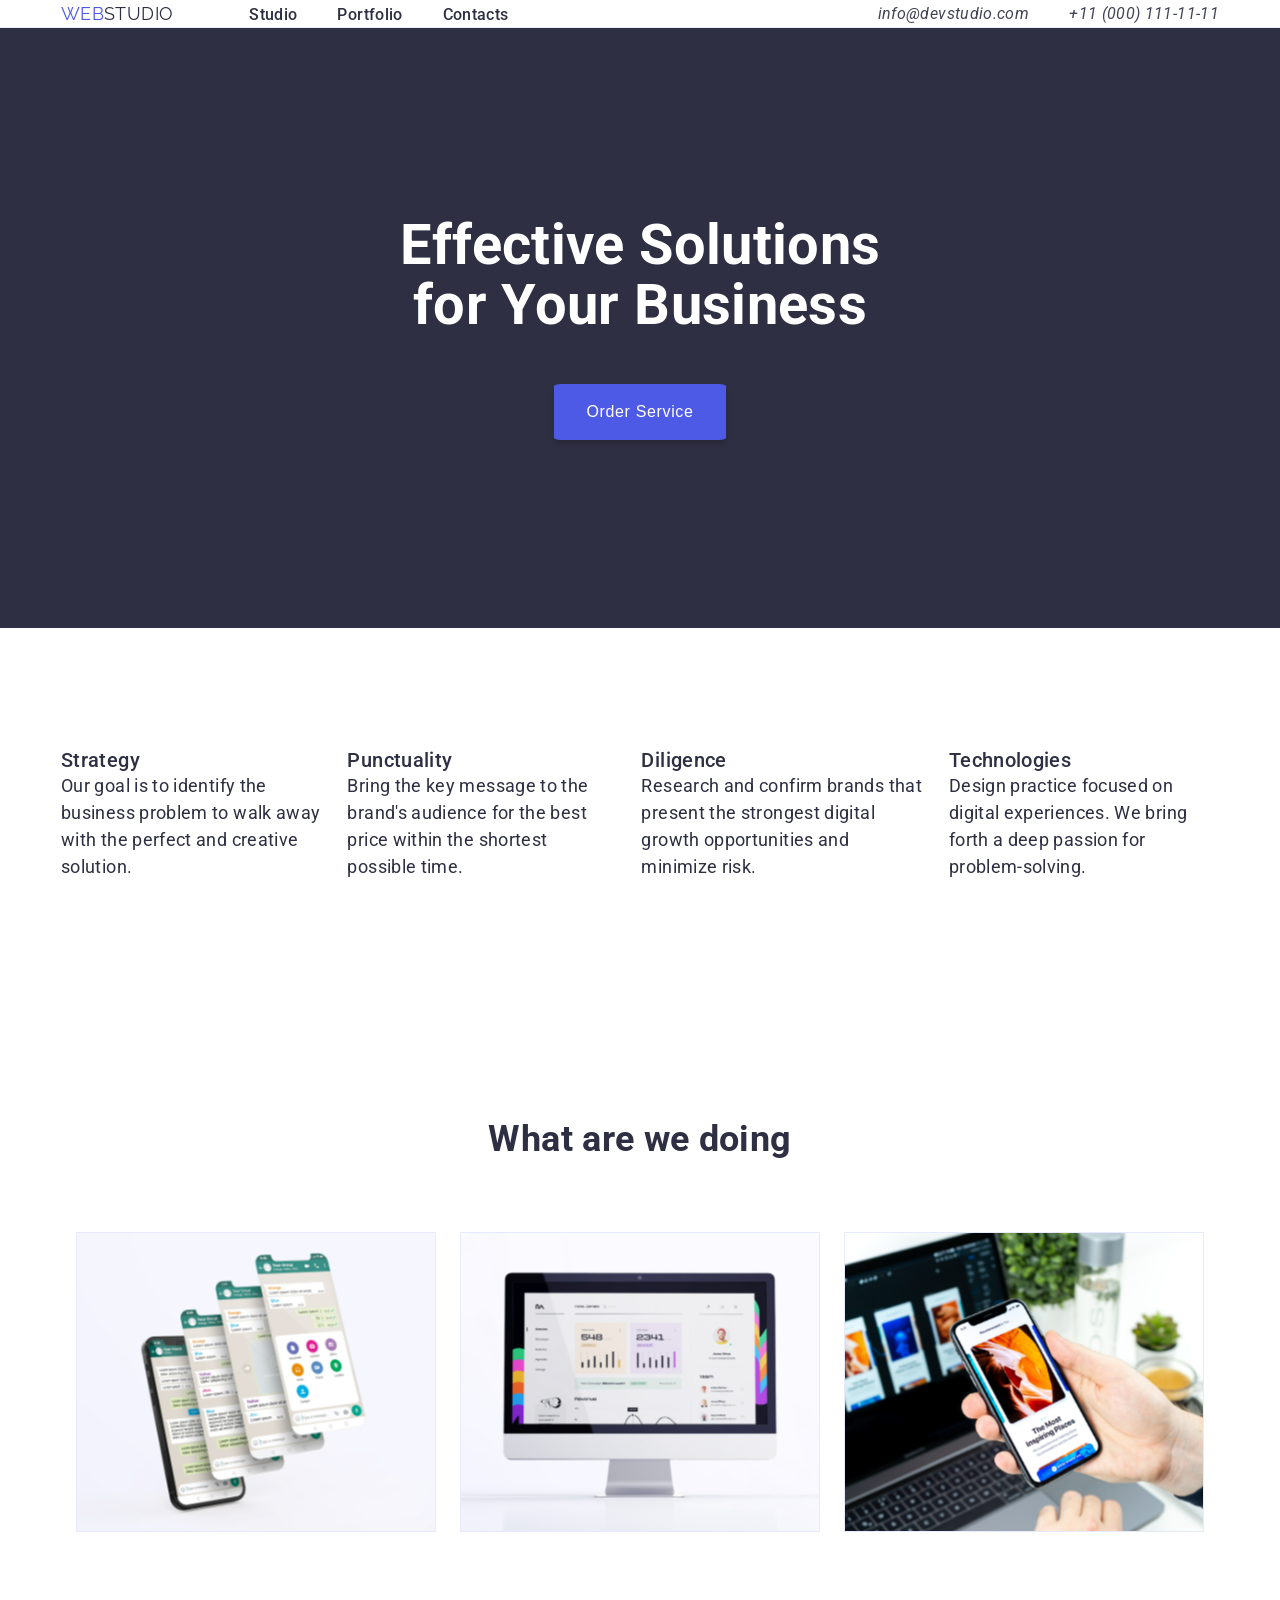
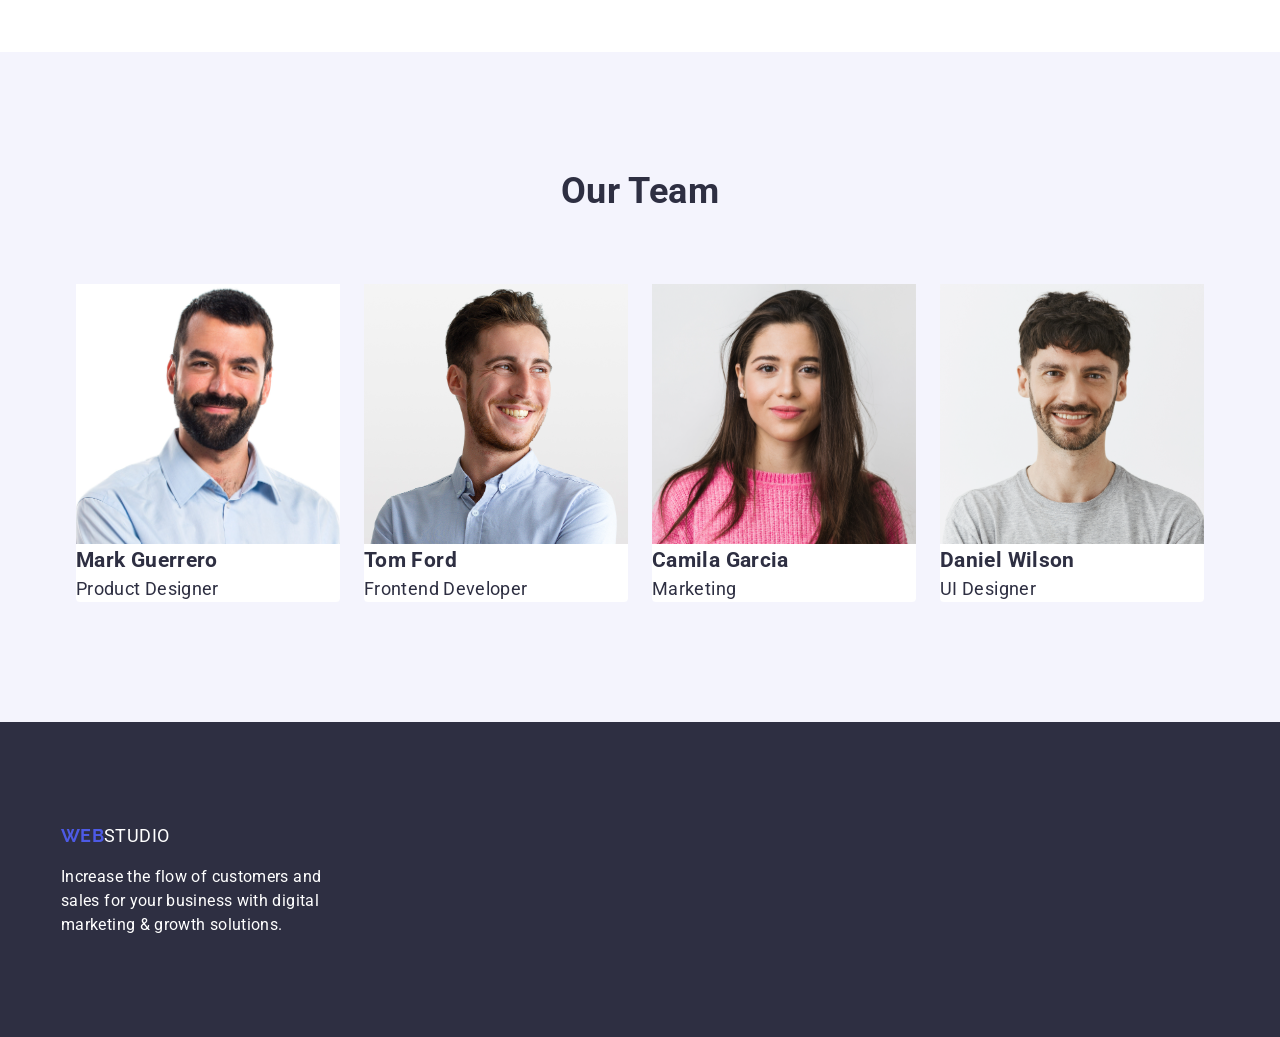
==== index.html @ 4315a60c "end index html" ====
<!DOCTYPE html>
<html lang="en">

<head>
  <meta charset="UTF-8">
  <meta name="viewport" content="width=device-width, initial-scale=1.0">
  <title>New web site</title>
  <link
    href="https://fonts.googleapis.com/css2?family=Raleway:ital,wght@0,100..900;1,100..900&family=Roboto:ital,wght@0,100..900;1,100..900&display=swap"
    rel="stylesheet">
  <link rel="stylesheet" href="./css/styles.css">
</head>

<body>
  <!--Шапка сайта-->
  <header class="header">
    <div class="container">
      <nav class="navigation">
        <a href="#" class="logo">
          <span class="logo-web">WEB</span><span class="logo-studiohead">STUDIO</span>
        </a>

        <ul class="site-nav list">
          <li><a href="./index.html" class="link">Studio</a></li>
          <li><a href="./portfolio.html" class="link">Portfolio</a></li>
          <li><a href="#" class="link">Contacts</a></li>
        </ul>
      </nav>

      <address class="contacts">
        <ul class="auth-nav list">
          <li>
            <a href="mailto:info@devstudio.com">
              info@devstudio.com
            </a>
          </li>
          <li>
            <a href="tel:+110001111111">
              +11 (000) 111-11-11
            </a>
          </li>
        </ul>
      </address>
    </div>
  </header>
  <!--Герой-->
  <main>

    <section class="hero">
      <div class="container">
        <h1 class="hero-title">Effective Solutions for Your Business</h1>
        <button type="button" class="button-hero">Order Service</button>
      </div>
    </section>

    <section class="section">
      <div class="container">
        <!--Переваги-->
        <ul class="feature-list list">
          <li>
            <h3 class="section-title">Strategy</h3>
            <p class="text">
              Our goal is to identify the business problem to walk away with the perfect and creative solution.
            </p>
          </li>
          <li>
            <h3 class="section-title">Punctuality</h3>
            <p>
              Bring the key message to the brand's audience for the best price within the shortest possible time.
            </p>
          </li>
          <li>
            <h3 class="section-title">Diligence</h3>
            <p>
              Research and confirm brands that present the strongest digital growth opportunities and minimize risk.
            </p>
          </li>
          <li>
            <h3 class="section-title">Technologies</h3>
            <p>
              Design practice focused on digital experiences. We bring forth a deep passion for problem-solving.
            </p>
          </li>
        </ul>
      </div>
    </section>
    <!--Що ми робимо -->
    <section class="section">
      <div class="container">
        <h2 class="section-title-work">What are we doing</h2>
        <ul class="work-list list">
          <li>
            <img src="./images/phone.png" alt="Smartphone in hand and laptop in the background" width="360">
          </li>
          <li>
            <img src="./images/photo.png" alt="A smartphone that folds into several parts" width="360">
          </li>
          <li>
            <img src="./images/telephone.png" alt="Monitor with open site" width="360">
          </li>
        </ul>
      </div>
    </section>
    <!--Наша команда-->
    <section class="team">
      <div class="container">
        <h2 class="team-title">Our Team</h2>

        <ul class="team-list list">
          <li class="team-item">
            <img src="./images/markguerrero.png" alt="Mark Guerrero Product Designer" width="264">
            <h3>Mark Guerrero</h3>
            <p>Product Designer</p>
          </li>

          <li class="team-item">
            <img src="./images/tomford.png" alt="Tom Ford Frontend Developer" width="264">
            <h3>Tom Ford</h3>
            <p>Frontend Developer</p>
          </li>

          <li class="team-item">
            <img src="./images/camilagarcia.png" alt="Camila Garcia Marketing" width="264">
            <h3>Camila Garcia</h3>
            <p>Marketing</p>
          </li>

          <li class="team-item">
            <img src="./images/danielvilson.png" alt="Daniel Wilson UI Designer" width="264">
            <h3>Daniel Wilson</h3>
            <p>UI Designer</p>
          </li>
        </ul>
      </div>
    </section>
  </main>

  <footer class="footer">
    <div class="container">
      <a href="#" class="logo">
        <span class="logo-web">WEB</span><span class="logo-studiofooter">STUDIO</span> </a>
      <p class="footer-text">
        Increase the flow of customers and sales for your business with digital marketing & growth solutions.</p>
    </div>
  </footer>
</body>

</html>
---- css/styles.css ----
:root {
  --primari-text-color: #2E2F42;
  --title-text-color: #434455;
  --button-text-color: #4D5AE5;
  --hero-text-color: #fff;
  --border-button-color: #e7e9fc;
  --border-background-color: #f4f4fd;
}

/* Палітра кольорів для роботи */
/* #2E2F42 */
/* Цвет лого WEB #4D5AE5 */
/* Цвет лого STUDIO #2E2F42 */
/* Цвет основного текста и шапки 2E2F42# */
/* Вторичный цвет фона #F4F4FD */
/* #434455 вторичный цвет */
/* Цвет лого футера #4D5AE5 */
/* #F4F4FD цвет футера */
body {
  background-color: var(--hero-text-color);
  color: var(--primari-text-color);
  font-family: Roboto, sans-serif;
  letter-spacing: 0.02em;
  font-size: 18px;
  line-height: 1.5;
  margin: 0;
}

/* убираем точки, и подчёркивания с сылок */
ul,
h1,
h2,
h3,
p {
  margin: 0;
  padding: 0;
}

.section {
  padding: 120px 0;
}

.list {
  list-style: none;
}

a {
  text-decoration: none;
}

a:hover,
a:focus {
  color: var(--button-text-color);
}

/* Logo */
.logo-web,
.logo-studiohead,
.logo-studio {
  font-family: Raleway, sans-serif;
  font-size: 18px;
  line-height: 1.17;
}

.logo-web {
  color: var(--button-text-color);
}

.logo-studiohead {
  color: var(--primari-text-color);
}

.logo-studio {
  color: var(--primari-text-color);
}

.logo-studiofooter {
  color: var(--hero-text-color);
}

/* Site-nav auth-nav */
.site-nav .link {
  color: var(--primari-text-color);
  font-size: 16px;
  font-weight: 500;
  line-height: 1.5;
}

.site-nav .link:hover,
.site-nav .link:focus {
  color: var(--button-text-color);
}

.auth-nav {
  display: flex;
  gap: 40px;

  color: var(--primari-text-color);
  font-size: 16px;
  font-weight: 500;
  line-height: 1.5;
}

.auth-nav a:hover,
.auth-nav a:focus {
  color: var(--button-text-color);
}

.site-nav {
  display: flex;
  gap: 40px;

  margin-left: 76px;
}
/* contact */
.contacts a {
  color: var(--title-text-color);
  font-family: Roboto, sans-serif;
  font-weight: 400;
  font-size: 16px;
  line-height: 1.5;
  text-decoration: none;
}

/* Header */
.header {
  border-bottom: 1px solid var(--border-button-color);
}

.header .container {
  display: flex;
  justify-content: space-between;
  align-items: center;
}

.container {
  width: 1158px;
  margin: 0 auto;
  padding: 0 15px;
}

/* Герой */
.hero {
  background-color: var(--primari-text-color);
  text-align: center;
  padding: 188px 0;
}

/* Menu */
.navigation {
  display: flex;
  align-items: center;
}



.hero-title {
  color: var(--hero-text-color);
  font-weight: 700;
  font-size: 56px;
  line-height: 1.07;

  max-width: 496px;
  margin: 0 auto 48px;
}

.button-hero {
  background-color: var(--button-text-color);
  color: var(--hero-text-color);
  padding: 16px 32px;

  font-size: 16px;
  font-weight: 500;
  line-height: 1.5;
  letter-spacing: 0.04em;

  border: none;
  border-radius: 4%;
  cursor: pointer;

  box-shadow: 0px 4px 4px rgba(0, 0, 0, 0.15);
}

.section-title {
  font-weight: 500;
  font-size: 20px;
  line-height: 1.2;
  text-align: left;
}

/* Future list */
.feature-list {
  display: flex;
  gap: 24px;
}

/* what are we doing */
.section {
  padding: 120px 0;
}

.section-title-work {
  font-size: 36px;
  font-weight: 700;
  line-height: 1.11;
  text-align: center;

  margin-bottom: 72px;
}

.work-list {
  display: flex;
  gap: 24px;
  justify-content: center;
}

.work-list img {
  display: block;
}

/* Наша команда */
.team {
  background-color: var(--border-background-color);
  padding: 120px 0;
}

.team-list {
  display: flex;
  gap: 24px;
  list-style: none;
  justify-content: center;
}

.team-title {
  font-size: 36px;
  line-height: 1.11;
  text-align: center;
  margin-bottom: 72px;
}

.team-list {
  display: flex;
  gap: 24px;
  list-style: none;
}

.team-item {
  background-color: var(--hero-text-color);
  border-radius: 0 0 4px 4px;
}

.team-content {
  padding: 32px 16px;
}

.team-name {
  font-size: 20px;
  line-height: 1.2;
  text-align: center;
  margin-bottom: 8px;
}

.team-position {
  font-size: 16px;
  line-height: 1.5;
  text-align: center;
  color: var(--title-text-color);
}

img {
  display: block;
}

/* футер */
.footer {
  background-color: var(--primari-text-color);
  padding: 100px 0;
}

.footer .logo-web {
  color: var(--button-text-color);
  font-family: Raleway, sans-serif;
  font-size: 18px;
  font-weight: 700;
  line-height: 1.17;
}

.footer-text {
  color: var(--hero-text-color);
  max-width: 264px;
  font-size: 16px;
  line-height: 1.5;
  margin-top: 16px;
}


/* Portfolio */
/* font-family:inherit; */
.button:hover,
.button:focus {
  background-color: var(--button-text-color);
  color: var(--hero-text-color);
  border-color: var(--button-text-color);
}

/* Оформлення кнопок */
.button {
  padding: 12px 24px;
  border: 1px solid var(--border-button-color);
  border-radius: 6%;

  background-color: var(--border-background-color);
  color: var(--button-text-color);

  cursor: pointer;
}

.hidden {
  position: absolute;
  white-space: nowrap;
  width: 1px;
  height: 1px;
  overflow: hidden;
  border: 0;
  padding: 0;
  clip: rect(0 0 0 0);
  clip-path: inset(50%);
  margin: -1px;
}
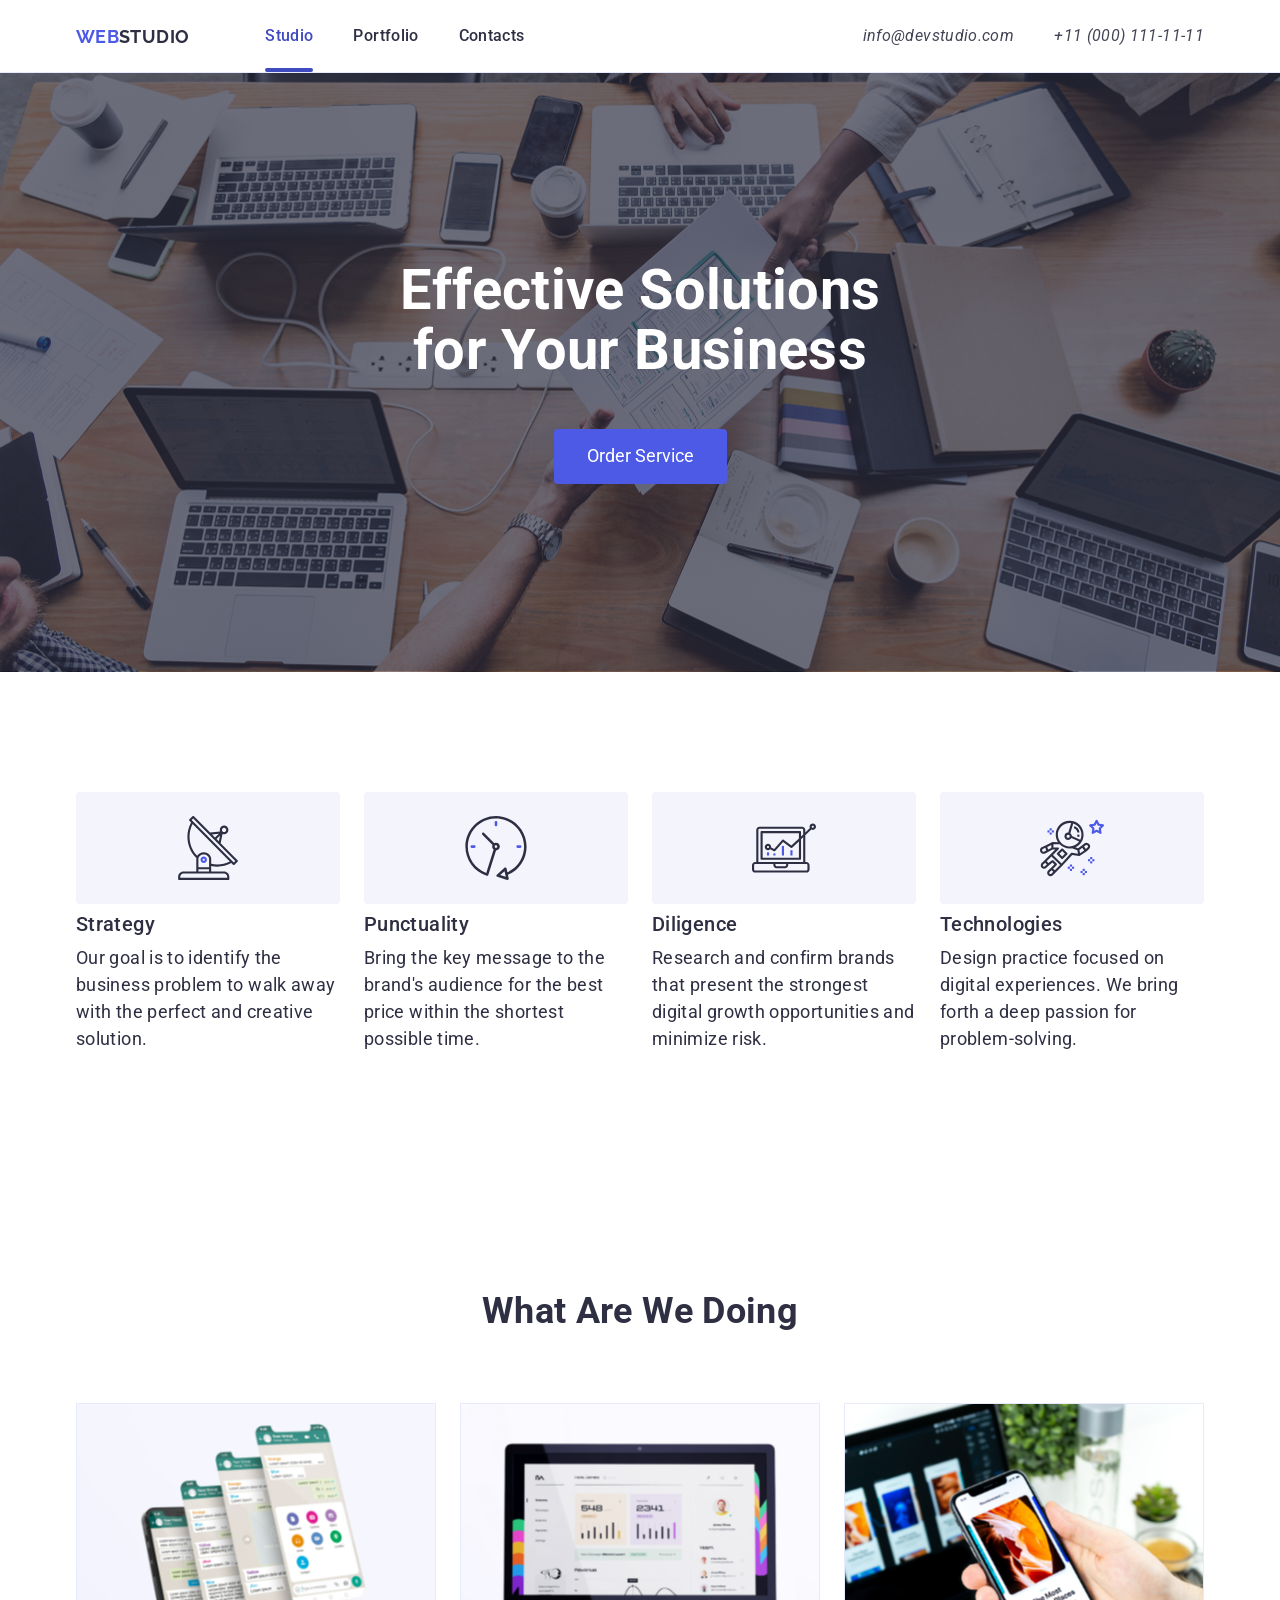
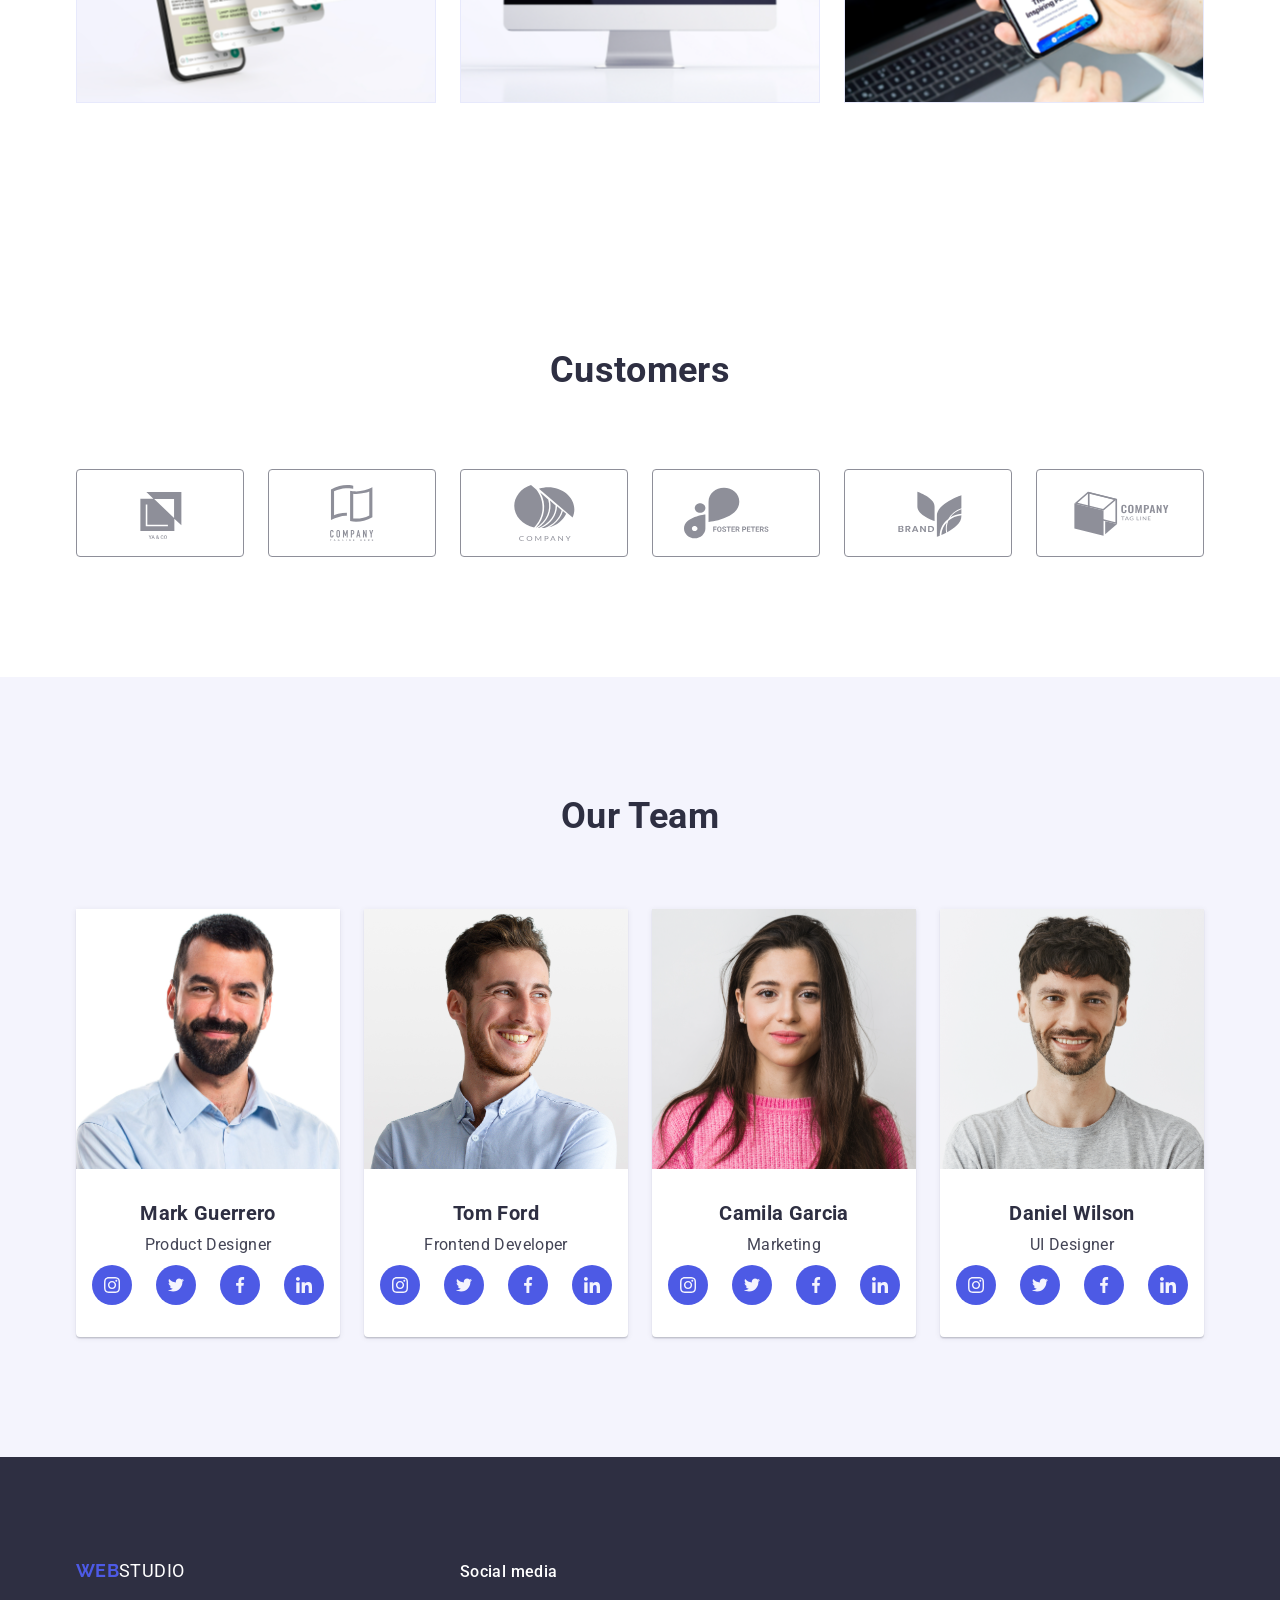
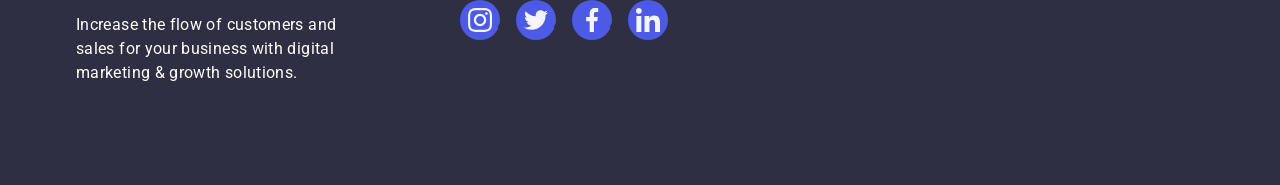
==== commit 0d650721: "edits" ====
--- a/index.html
+++ b/index.html
@@ -5,6 +5,7 @@
   <meta charset="UTF-8">
   <meta name="viewport" content="width=device-width, initial-scale=1.0">
   <title>New web site</title>
+  <link rel="stylesheet" href="https://cdnjs.cloudflare.com/ajax/libs/modern-normalize/3.0.1/modern-normalize.min.css">
   <link
     href="https://fonts.googleapis.com/css2?family=Raleway:ital,wght@0,100..900;1,100..900&family=Roboto:ital,wght@0,100..900;1,100..900&display=swap"
     rel="stylesheet">
@@ -16,25 +17,25 @@
   <header class="header">
     <div class="container">
       <nav class="navigation">
-        <a href="#" class="logo">
+        <a href="./index.html" class="logo">
           <span class="logo-web">WEB</span><span class="logo-studiohead">STUDIO</span>
         </a>
 
         <ul class="site-nav list">
-          <li><a href="./index.html" class="link">Studio</a></li>
-          <li><a href="./portfolio.html" class="link">Portfolio</a></li>
-          <li><a href="#" class="link">Contacts</a></li>
+          <li class="site-nav-item"><a href="./index.html" class="link current">Studio</a></li>
+          <li class="site-nav-item"><a href="./portfolio.html" class="link">Portfolio</a></li>
+          <li class="site-nav-item"><a href="#" class="link">Contacts</a></li>
         </ul>
       </nav>
 
       <address class="contacts">
         <ul class="auth-nav list">
-          <li>
+          <li class="auth-nav-item">
             <a href="mailto:info@devstudio.com">
               info@devstudio.com
             </a>
           </li>
-          <li>
+          <li class="auth-nav-item">
             <a href="tel:+110001111111">
               +11 (000) 111-11-11
             </a>
@@ -46,10 +47,21 @@
   <!--Герой-->
   <main>
 
+    <div class="backdrop is-hidden" data-modal>
+      <div class="modal">
+
+        <button class="close-btn" data-modal-close type="button">
+          <svg width="8" height="8">
+            <use href="./images/cross.svg#cross"></use>
+          </svg>
+        </button>
+      </div>
+    </div>
+
     <section class="hero">
       <div class="container">
         <h1 class="hero-title">Effective Solutions for Your Business</h1>
-        <button type="button" class="button-hero">Order Service</button>
+        <button data-modal-open type="button" class="button-hero">Order Service</button>
       </div>
     </section>
 
@@ -58,24 +70,46 @@
         <!--Переваги-->
         <ul class="feature-list list">
           <li>
+            <div class="thumb">
+              <svg class="feature-icon">
+                <use href="./images/sprite.svg#icon-antenna-1"></use>
+              </svg>
+            </div>
             <h3 class="section-title">Strategy</h3>
             <p class="text">
               Our goal is to identify the business problem to walk away with the perfect and creative solution.
             </p>
           </li>
           <li>
+            <div class="thumb">
+              <svg class="feature-icon">
+                <use href="./images/sprite.svg#icon-clock-1"></use>
+              </svg>
+            </div>
             <h3 class="section-title">Punctuality</h3>
             <p>
               Bring the key message to the brand's audience for the best price within the shortest possible time.
             </p>
-          </li>
-          <li>
+
+          </li>
+          <li>
+            <div class="thumb">
+              <svg class="feature-icon">
+                <use href="./images/sprite.svg#icon-diagram-1"></use>
+              </svg>
+            </div>
+
             <h3 class="section-title">Diligence</h3>
             <p>
               Research and confirm brands that present the strongest digital growth opportunities and minimize risk.
             </p>
           </li>
           <li>
+            <div class="thumb">
+              <svg class="feature-icon">
+                <use href="./images/sprite.svg#icon-astronaut-1"></use>
+              </svg>
+            </div>
             <h3 class="section-title">Technologies</h3>
             <p>
               Design practice focused on digital experiences. We bring forth a deep passion for problem-solving.
@@ -87,7 +121,7 @@
     <!--Що ми робимо -->
     <section class="section">
       <div class="container">
-        <h2 class="section-title-work">What are we doing</h2>
+        <h2 class="section-title-work">What Are We Doing</h2>
         <ul class="work-list list">
           <li>
             <img src="./images/phone.png" alt="Smartphone in hand and laptop in the background" width="360">
@@ -101,6 +135,60 @@
         </ul>
       </div>
     </section>
+    <!-- customers -->
+    <section class="customers-section">
+      <div class="container">
+        <h2 class="customers-title">Customers</h2>
+
+        <ul class="customers-list">
+          <li class="customers-item">
+            <a href="#" class="customers-link">
+              <svg class="customers-social-icon" width="104" height="56">
+                <use href="./images/sprite.svg#icon-Logo1"> </use>
+              </svg>
+            </a>
+          </li>
+
+          <li class="customers-item">
+            <a href="#" class="customers-link">
+              <svg class="customers-social-icon" width="104" height="56">
+                <use href="./images/sprite.svg#icon-group"> </use>
+              </svg>
+            </a>
+          </li>
+
+          <li class="customers-item">
+            <a href="#" class="customers-link">
+              <svg class="customers-social-icon" width="104" height="56">
+                <use href="./images/sprite.svg#icon-Object"> </use>
+              </svg>
+            </a>
+          </li>
+          <li class="customers-item">
+            <a href="#" class="customers-link">
+              <svg class="companies-social-icon" width="104" height="56">
+                <use href="./images/sprite.svg#icon-group-1"> </use>
+              </svg>
+            </a>
+          </li>
+          <li class="customers-item">
+            <a href="#" class="customers-link">
+              <svg class="customers-social-icon" width="104" height="56">
+                <use href="./images/sprite.svg#icon-Logo-1"> </use>
+              </svg>
+            </a>
+          </li>
+          <li class="customers-item">
+            <a href="#" class="customers-link">
+              <svg class="customers-social-icon" width="104" height="56">
+                <use href="./images/sprite.svg#icon-Logo-2"> </use>
+              </svg>
+            </a>
+          </li>
+        </ul>
+      </div>
+    </section>
+
     <!--Наша команда-->
     <section class="team">
       <div class="container">
@@ -109,40 +197,234 @@
         <ul class="team-list list">
           <li class="team-item">
             <img src="./images/markguerrero.png" alt="Mark Guerrero Product Designer" width="264">
-            <h3>Mark Guerrero</h3>
-            <p>Product Designer</p>
-          </li>
-
+
+            <div class="team-content">
+              <h3 class="team-name">Mark Guerrero</h3>
+              <p class="team-position">Product Designer</p>
+              <ul class="team-social-list">
+                <li class="team-social-item">
+                  <a href="#" class="team-social-link">
+                    <svg class="team-social-icon" width="16" height="16">
+                      <use href="./images/sprite.svg#icon-instagram"> </use>
+                    </svg>
+                  </a>
+                </li>
+
+                <li class="team-social-item">
+                  <a href="#" class="team-social-link">
+                    <svg class="team-social-icon" width="16" height="16">
+                      <use href="./images/sprite.svg#icon-twitter"> </use>
+                    </svg>
+                  </a>
+                </li>
+
+                <li class="team-social-item">
+                  <a href="#" class="team-social-link">
+                    <svg class="team-social-icon" width="16" height="16">
+                      <use href="./images/sprite.svg#icon-facebook"> </use>
+                    </svg>
+                  </a>
+                </li>
+
+                <li class="team-social-item">
+                  <a href="#" class="team-social-link">
+                    <svg class="team-social-icon" width="16" height="16">
+                      <use href="./images/sprite.svg#icon-linkedin"> </use>
+                    </svg>
+                  </a>
+                </li>
+              </ul>
+
+            </div>
+          </li>
+          <!-- Наша команда -->
           <li class="team-item">
             <img src="./images/tomford.png" alt="Tom Ford Frontend Developer" width="264">
-            <h3>Tom Ford</h3>
-            <p>Frontend Developer</p>
+            <div class="team-content">
+              <h3 class="team-name">Tom Ford</h3>
+              <p class="team-position">Frontend Developer</p>
+
+              <ul class="team-social-list">
+                <li class="team-social-item">
+                  <a href="#" class="team-social-link">
+                    <svg class="team-social-icon" width="16" height="16">
+                      <use href="./images/sprite.svg#icon-instagram"> </use>
+                    </svg>
+                  </a>
+                </li>
+
+                <li class="team-social-item">
+                  <a href="#" class="team-social-link">
+                    <svg class="team-social-icon" width="16" height="16">
+                      <use href="./images/sprite.svg#icon-twitter"> </use>
+                    </svg>
+                  </a>
+                </li>
+
+                <li class="team-social-item">
+                  <a href="#" class="team-social-link">
+                    <svg class="team-social-icon" width="16" height="16">
+                      <use href="./images/sprite.svg#icon-facebook"> </use>
+                    </svg>
+                  </a>
+                </li>
+
+                <li class="team-social-item">
+                  <a href="#" class="team-social-link">
+                    <svg class="team-social-icon" width="16" height="16">
+                      <use href="./images/sprite.svg#icon-linkedin"> </use>
+                    </svg>
+                  </a>
+                </li>
+              </ul>
+
+            </div>
           </li>
 
           <li class="team-item">
             <img src="./images/camilagarcia.png" alt="Camila Garcia Marketing" width="264">
-            <h3>Camila Garcia</h3>
-            <p>Marketing</p>
-          </li>
+            <div class="team-content">
+              <h3 class="team-name">Camila Garcia</h3>
+              <p class="team-position">Marketing</p>
+
+              <ul class="team-social-list">
+                <li class="team-social-item">
+                  <a href="#" class="team-social-link">
+                    <svg class="team-scial-icon" width="16" height="16">
+                      <use href="./images/sprite.svg#icon-instagram"> </use>
+                    </svg>
+                  </a>
+                </li>
+
+                <li class="team-social-item">
+                  <a href="#" class="team-social-link">
+                    <svg class="team-scial-icon" width="16" height="16">
+                      <use href="./images/sprite.svg#icon-twitter"> </use>
+                    </svg>
+                  </a>
+                </li>
+
+                <li class="team-social-item">
+                  <a href="#" class="team-social-link">
+                    <svg class="team-scial-icon" width="16" height="16">
+                      <use href="./images/sprite.svg#icon-facebook"> </use>
+                    </svg>
+                  </a>
+                </li>
+
+                <li class="team-social-item">
+                  <a href="#" class="team-social-link">
+                    <svg class="team-scial-icon" width="16" height="16">
+                      <use href="./images/sprite.svg#icon-linkedin"> </use>
+                    </svg>
+                  </a>
+                </li>
+              </ul>
+
+            </div>
+          </li>
+
 
           <li class="team-item">
             <img src="./images/danielvilson.png" alt="Daniel Wilson UI Designer" width="264">
-            <h3>Daniel Wilson</h3>
-            <p>UI Designer</p>
+            <div class="team-content">
+              <h3 class="team-name">Daniel Wilson</h3>
+              <p class="team-position">UI Designer</p>
+
+              <ul class="team-social-list">
+                <li class="team-social-item">
+                  <a href="#" class="team-social-link">
+                    <svg class="team-social-icon" width="16" height="16">
+                      <use href="./images/sprite.svg#icon-instagram"> </use>
+                    </svg>
+                  </a>
+                </li>
+
+                <li class="team-social-item">
+                  <a href="#" class="team-social-link">
+                    <svg class="team-social-icon" width="16" height="16">
+                      <use href="./images/sprite.svg#icon-twitter"> </use>
+                    </svg>
+                  </a>
+                </li>
+
+                <li class="team-social-item">
+                  <a href="#" class="team-social-link">
+                    <svg class="team-social-icon" width="16" height="16">
+                      <use href="./images/sprite.svg#icon-facebook"> </use>
+                    </svg>
+                  </a>
+                </li>
+
+                <li class="team-social-item">
+                  <a href="#" class="team-social-link">
+                    <svg class="team-social-icon" width="16" height="16">
+                      <use href="./images/sprite.svg#icon-linkedin"> </use>
+                    </svg>
+                  </a>
+                </li>
+              </ul>
+            </div>
           </li>
         </ul>
       </div>
     </section>
+
   </main>
 
   <footer class="footer">
     <div class="container">
-      <a href="#" class="logo">
-        <span class="logo-web">WEB</span><span class="logo-studiofooter">STUDIO</span> </a>
-      <p class="footer-text">
-        Increase the flow of customers and sales for your business with digital marketing & growth solutions.</p>
-    </div>
+      <div class="footer-container">
+
+        <div class="footer-logo">
+          <a href="./index.html" class="logo">
+            <span class="logo-web">WEB</span><span class="logo-studiofooter">STUDIO</span> </a>
+          <p class="footer-text">
+            Increase the flow of customers and sales for your business with digital marketing & growth solutions.
+          </p>
+        </div>
+
+        <div class="footer-social">
+          <p class="footer-social-text">Social media</p>
+
+          <ul class="footer-social-list">
+            <li class="footer-social-item">
+              <a href="#" class="footer-social-link">
+                <svg class="footer-social-icon" width="24" height="24">
+                  <use href="./images/sprite.svg#icon-instagram"> </use>
+                </svg>
+              </a>
+            </li>
+
+            <li class="footer-social-item">
+              <a href="#" class="footer-social-link">
+                <svg class="footer-social-icon" width="24" height="24">
+                  <use href="./images/sprite.svg#icon-twitter"> </use>
+                </svg>
+              </a>
+            </li>
+
+            <li class="footer-social-item">
+              <a href="#" class="footer-social-link">
+                <svg class="footer-social-icon" width="24" height="24">
+                  <use href="./images/sprite.svg#icon-facebook"> </use>
+                </svg>
+              </a>
+            </li>
+
+            <li class="footer-social-item">
+              <a href="#" class="footer-social-link">
+                <svg class="footer-social-icon" width="24" height="24">
+                  <use href="./images/sprite.svg#icon-linkedin"> </use>
+                </svg>
+              </a>
+            </li>
+          </ul>
+        </div>
+      </div>
   </footer>
+
+  <script src="./js/modal.js"></script>
 </body>
 
 </html>
--- a/css/styles.css
+++ b/css/styles.css
@@ -1,10 +1,15 @@
 :root {
-  --primari-text-color: #2E2F42;
+  --primary-text-color: #2E2F42;
   --title-text-color: #434455;
   --button-text-color: #4D5AE5;
+  --button-hover-color: #404bbf;
   --hero-text-color: #fff;
   --border-button-color: #e7e9fc;
   --border-background-color: #f4f4fd;
+  --button-success-color: #31D0AA;
+  --card-set-gap: 24px;
+  --card-customers-border: #8e8f99;
+  --timing-function: cubic-bezier(0.4, 0, 0.2, 1);
 }
 
 /* Палітра кольорів для роботи */
@@ -18,7 +23,7 @@
 /* #F4F4FD цвет футера */
 body {
   background-color: var(--hero-text-color);
-  color: var(--primari-text-color);
+  color: var(--primary-text-color);
   font-family: Roboto, sans-serif;
   letter-spacing: 0.02em;
   font-size: 18px;
@@ -36,6 +41,11 @@
   padding: 0;
 }
 
+/* Утилиты */
+html {
+  overflow-y: scroll;
+}
+
 .section {
   padding: 120px 0;
 }
@@ -59,6 +69,7 @@
 .logo-studio {
   font-family: Raleway, sans-serif;
   font-size: 18px;
+  font-weight: 700;
   line-height: 1.17;
 }
 
@@ -67,11 +78,11 @@
 }
 
 .logo-studiohead {
-  color: var(--primari-text-color);
+  color: var(--primary-text-color);
 }
 
 .logo-studio {
-  color: var(--primari-text-color);
+  color: var(--primary-text-color);
 }
 
 .logo-studiofooter {
@@ -80,22 +91,68 @@
 
 /* Site-nav auth-nav */
 .site-nav .link {
-  color: var(--primari-text-color);
+  position: relative;
+  display: block;
+
+  padding: 24px 0;
+
+
+  color: var(--primary-text-color);
   font-size: 16px;
   font-weight: 500;
   line-height: 1.5;
 }
 
+.site-nav .link::after {
+  content: '';
+
+  display: block;
+  width: 100%;
+  height: 4px;
+  background-color: var(--button-hover-color);
+  border-radius: 2px;
+
+  position: absolute;
+
+  left: 0;
+  bottom: 0;
+
+  opacity: 0;
+
+  transition: opacity 250ms var(--timing-function)
+}
+
+/* Подчеркивание на страницу на которой находишся */
+
+.site-nav .current {
+  color: var(--button-hover-color)
+}
+
+.site-nav .link:hover::after,
+.site-nav .link:focus::after,
+.site-nav .current::after {
+  opacity: 1;
+  color: var(--button-hover-color);
+}
+
+
 .site-nav .link:hover,
 .site-nav .link:focus {
   color: var(--button-text-color);
+
+}
+
+.site-nav {
+  display: flex;
+  gap: 40px;
+  margin-left: 76px;
 }
 
 .auth-nav {
   display: flex;
   gap: 40px;
 
-  color: var(--primari-text-color);
+  color: var(--primary-text-color);
   font-size: 16px;
   font-weight: 500;
   line-height: 1.5;
@@ -106,12 +163,9 @@
   color: var(--button-text-color);
 }
 
-.site-nav {
-  display: flex;
-  gap: 40px;
-
-  margin-left: 76px;
-}
+
+
+
 /* contact */
 .contacts a {
   color: var(--title-text-color);
@@ -134,14 +188,27 @@
 }
 
 .container {
-  width: 1158px;
+  max-width: 1158px;
   margin: 0 auto;
   padding: 0 15px;
 }
 
 /* Герой */
 .hero {
-  background-color: var(--primari-text-color);
+  max-width: 1440px;
+  margin: 0 auto;
+
+  background-color: var(--primary-text-color);
+
+  background-image:
+    linear-gradient(rgba(46, 47, 66, 0.7),
+      rgba(46, 47, 66, 0.7)),
+    url("../images/people-office 1.png");
+
+  background-repeat: no-repeat;
+  background-position: center;
+  background-size: cover;
+
   text-align: center;
   padding: 188px 0;
 }
@@ -151,6 +218,8 @@
   display: flex;
   align-items: center;
 }
+
+
 
 
 
@@ -165,20 +234,18 @@
 }
 
 .button-hero {
+  padding: 16px 32px;
+  border: 1px solid transparent;
+  border-radius: 4px;
   background-color: var(--button-text-color);
   color: var(--hero-text-color);
-  padding: 16px 32px;
-
-  font-size: 16px;
-  font-weight: 500;
-  line-height: 1.5;
-  letter-spacing: 0.04em;
-
-  border: none;
-  border-radius: 4%;
   cursor: pointer;
-
-  box-shadow: 0px 4px 4px rgba(0, 0, 0, 0.15);
+}
+
+.button-hero:hover,
+.button-hero:focus {
+  background-color: var(--button-hover-color);
+  border-color: var(--button-text-color);
 }
 
 .section-title {
@@ -186,18 +253,16 @@
   font-size: 20px;
   line-height: 1.2;
   text-align: left;
+  padding-bottom: 8px;
 }
 
 /* Future list */
 .feature-list {
   display: flex;
-  gap: 24px;
+  gap: var(--card-set-gap);
 }
 
 /* what are we doing */
-.section {
-  padding: 120px 0;
-}
 
 .section-title-work {
   font-size: 36px;
@@ -210,7 +275,7 @@
 
 .work-list {
   display: flex;
-  gap: 24px;
+  gap: var(--card-set-gap);
   justify-content: center;
 }
 
@@ -226,7 +291,7 @@
 
 .team-list {
   display: flex;
-  gap: 24px;
+  gap: var(--card-set-gap);
   list-style: none;
   justify-content: center;
 }
@@ -238,15 +303,22 @@
   margin-bottom: 72px;
 }
 
-.team-list {
-  display: flex;
-  gap: 24px;
-  list-style: none;
-}
 
 .team-item {
   background-color: var(--hero-text-color);
-  border-radius: 0 0 4px 4px;
+  border-radius: 0px 0px 4px 4px;
+  box-shadow:
+    0px 1px 6px rgba(46, 47, 66, 0.08),
+    0px 1px 1px rgba(46, 47, 66, 0.16),
+    0px 2px 1px rgba(46, 47, 66, 0.08);
+
+  transition: box-shadow 250ms var(--timing-function)
+}
+
+.team-item:hover {
+  box-shadow:
+    0px 4px 12px rgba(46, 47, 66, 0.12),
+    0px 2px 4px rgba(46, 47, 66, 0.08);
 }
 
 .team-content {
@@ -271,31 +343,36 @@
   display: block;
 }
 
+
 /* футер */
 .footer {
-  background-color: var(--primari-text-color);
+  background-color: var(--primary-text-color);
   padding: 100px 0;
+
 }
 
 .footer .logo-web {
+  display: inline-block;
   color: var(--button-text-color);
   font-family: Raleway, sans-serif;
   font-size: 18px;
   font-weight: 700;
   line-height: 1.17;
-}
+  padding-bottom: 16px;
+}
+
 
 .footer-text {
   color: var(--hero-text-color);
   max-width: 264px;
   font-size: 16px;
   line-height: 1.5;
-  margin-top: 16px;
 }
 
 
 /* Portfolio */
-/* font-family:inherit; */
+
+/* Hero */
 .button:hover,
 .button:focus {
   background-color: var(--button-text-color);
@@ -304,15 +381,28 @@
 }
 
 /* Оформлення кнопок */
+.nav-buttons {
+  display: flex;
+  justify-content: center;
+  gap: var(--card-set-gap);
+  margin-bottom: 72px;
+
+
+}
+
 .button {
   padding: 12px 24px;
   border: 1px solid var(--border-button-color);
-  border-radius: 6%;
+  border-radius: 4px;
 
   background-color: var(--border-background-color);
   color: var(--button-text-color);
 
   cursor: pointer;
+
+  transition:
+    background-color 250ms var(--timing-function),
+    border 250ms var(--timing-function)
 }
 
 .hidden {
@@ -326,4 +416,348 @@
   clip: rect(0 0 0 0);
   clip-path: inset(50%);
   margin: -1px;
+}
+
+
+
+/* Карточки портфоліо */
+
+.portfolio-list {
+  display: flex;
+  flex-wrap: wrap;
+  gap: var(--card-set-gap);
+}
+
+.portfolio-item {
+  width: calc((100% - 48px) / 3);
+}
+
+/* Контент карточки */
+.portfolio-content {
+  padding: 32px 16px;
+  border: 1px solid var(--border-button-color);
+  border-top: none;
+}
+
+/* actions-thumb */
+
+.action-thumb {
+  position: relative;
+  overflow: hidden;
+}
+/* Overlay */
+
+.overlay {
+  position: absolute;
+  top: 0;
+  left: 0;
+
+  width: 100%;
+  height: 100%;
+
+  padding: 40px 32px;
+
+
+  background-color: var(--button-text-color);
+  color: var(--hero-text-color);
+
+ transform: translateY(100%);
+
+ transition: transform 250ms var(--timing-function)
+}
+.portfolio-link:hover .overlay,
+.portfolio-link:focus .overlay {
+  transform: translateY(0);
+}
+
+.action-thumb img {
+  display: block;
+}
+
+/* Назва карточки */
+.portfolio-title {
+  font-size: 20px;
+  font-weight: 500;
+  line-height: 1.2;
+  color: var(--primary-text-color);
+  margin-bottom: 8px;
+}
+
+/* Текст карточки */
+.portfolio-text {
+  font-size: 16px;
+  line-height: 1.5;
+  color: var(--title-text-color);
+}
+
+/* Тінь карточки */
+.portfolio-link {
+  display: block;
+  transition:
+    box-shadow 250ms var(--timing-function)
+}
+
+.portfolio-link:hover,
+.portfolio-link:focus {
+  box-shadow:
+    0px 1px 6px rgba(46, 47, 66, 0.08),
+    0px 1px 1px rgba(46, 47, 66, 0.16),
+    0px 2px 1px rgba(46, 47, 66, 0.08);
+}
+
+.portfolio-link {
+  display: block;
+  color: inherit;
+}
+
+/* Customers */
+
+.customers-section {
+  padding: 120px 0;
+}
+
+.customers-title {
+  font-size: 36px;
+  font-weight: 700;
+  text-align: center;
+  margin-bottom: 72px;
+}
+
+.customers-list {
+  display: flex;
+  gap: 24px;
+  justify-content: center;
+  list-style: none;
+}
+
+.customers-item {
+  width: calc((100% - 120px) / 6);
+  height: 88px;
+}
+
+.customers-link {
+  width: 100%;
+  height: 100%;
+  display: flex;
+  justify-content: center;
+  align-items: center;
+
+  border: 1px solid var(--card-customers-border);
+  border-radius: 4px;
+
+  color: var(--card-customers-border);
+
+  transition:
+    color 250ms var(--timing-function),
+    border-color 250ms var(--timing-function)
+}
+
+.customers-social-icon {
+  fill: currentColor;
+}
+
+
+.customers-link:hover,
+.customers-link:focus {
+  color: var(--button-hover-color);
+  border-color: var(--button-hover-color);
+}
+
+/* SVG icons */
+
+/* icons переваги */
+.thumb {
+  display: flex;
+  justify-content: center;
+  align-items: center;
+
+  width: 264px;
+  height: 112px;
+
+  background-color: var(--border-background-color);
+  border-radius: 4px;
+  margin-bottom: 8px;
+}
+
+.feature-icon {
+  width: 64px;
+  height: 64px;
+}
+
+/* Іконки-силки-інста-твіттер-фейсбук-лінкедін */
+
+.team-social-list {
+  display: flex;
+  justify-content: center;
+  gap: 24px;
+  list-style: none;
+  padding: 0;
+  margin: 8px 0 0;
+}
+
+.team-social-item {
+  list-style: none;
+}
+
+.team-social-link {
+  width: 40px;
+  height: 40px;
+  border-radius: 50%;
+  background-color: var(--button-text-color);
+
+  display: flex;
+  justify-content: center;
+  align-items: center;
+
+}
+
+.team-social-link:hover,
+.team-social-link:focus {
+  background-color: var(--button-hover-color);
+}
+
+
+
+.team-social-icon {
+  fill: var(--border-background-color);
+}
+
+
+/* Footer-container */
+.footer-container {
+  display: flex;
+  align-items: baseline;
+}
+
+/* Footer-social-links */
+
+.footer-container {
+  display: flex;
+  align-items: baseline;
+}
+
+.footer-logo {
+  margin-right: 120px;
+}
+
+.footer .logo {
+  display: inline-block;
+  margin-bottom: 16px;
+}
+
+.footer-social-text {
+  color: var(--hero-text-color);
+  font-weight: 500;
+  font-size: 16px;
+  line-height: 1.5;
+  margin-bottom: 16px;
+}
+
+.footer-social-list {
+  display: flex;
+  gap: 16px;
+}
+
+.footer-social-link {
+  width: 40px;
+  height: 40px;
+  border-radius: 50%;
+  background-color: var(--button-text-color);
+
+  display: flex;
+  justify-content: center;
+  align-items: center;
+
+  transition: background-color 250ms;
+}
+
+.footer-social-link:hover,
+.footer-social-link:focus {
+  background-color: var(--button-success-color);
+}
+
+.footer-social-icon {
+  fill: var(--border-background-color);
+}
+
+/* modal vindow */
+
+.backdrop {
+  position: fixed;
+  inset: 0;
+
+  background: rgba(46, 47, 66, 0.4);
+
+  transition: opacity 250ms var(--timing-function),
+    visibility 250ms var(--timing-function)
+}
+
+.modal {
+  position: absolute;
+
+  top: 50%;
+  left: 50%;
+  transform: translate(-50%, -50%);
+
+
+  width: 408px;
+  min-height: 584px;
+
+  background-color: #fcfcfc;
+
+  border-radius: 4px;
+
+  box-shadow:
+    0px 1px 1px rgba(0, 0, 0, .14),
+    0px 1px 3px rgba(0, 0, 0, .12),
+    0px 2px 1px rgba(0, 0, 0, .2);
+
+  padding: 72px 24px 24px;
+  transition: transform 250ms var(--timing-function)
+}
+
+/* close-button */
+.close-btn {
+  position: absolute;
+  top: 24px;
+  right: 24px;
+
+  width: 24px;
+  height: 24px;
+
+  display: flex;
+  align-items: center;
+  justify-content: center;
+
+  border: 1px solid rgba(0, 0, 0, 0.1);
+  border-radius: 50%;
+
+  background-color: var(--border-button-color);
+
+  cursor: pointer;
+  padding: 0;
+
+  transition:
+    background-color 250ms var(--timing-function),
+    border 250ms var(--timing-function)
+}
+
+/* close-btn hover */
+
+.close-btn:hover,
+.close-btn:focus {
+  background-color: #404bbf;
+  border-color: transparent;
+}
+
+.close-btn:hover svg,
+.close-btn:focus svg {
+  fill: var(--border-background-color);
+}
+
+
+.is-hidden {
+  opacity: 0;
+  visibility: hidden;
+  pointer-events: none;
 }
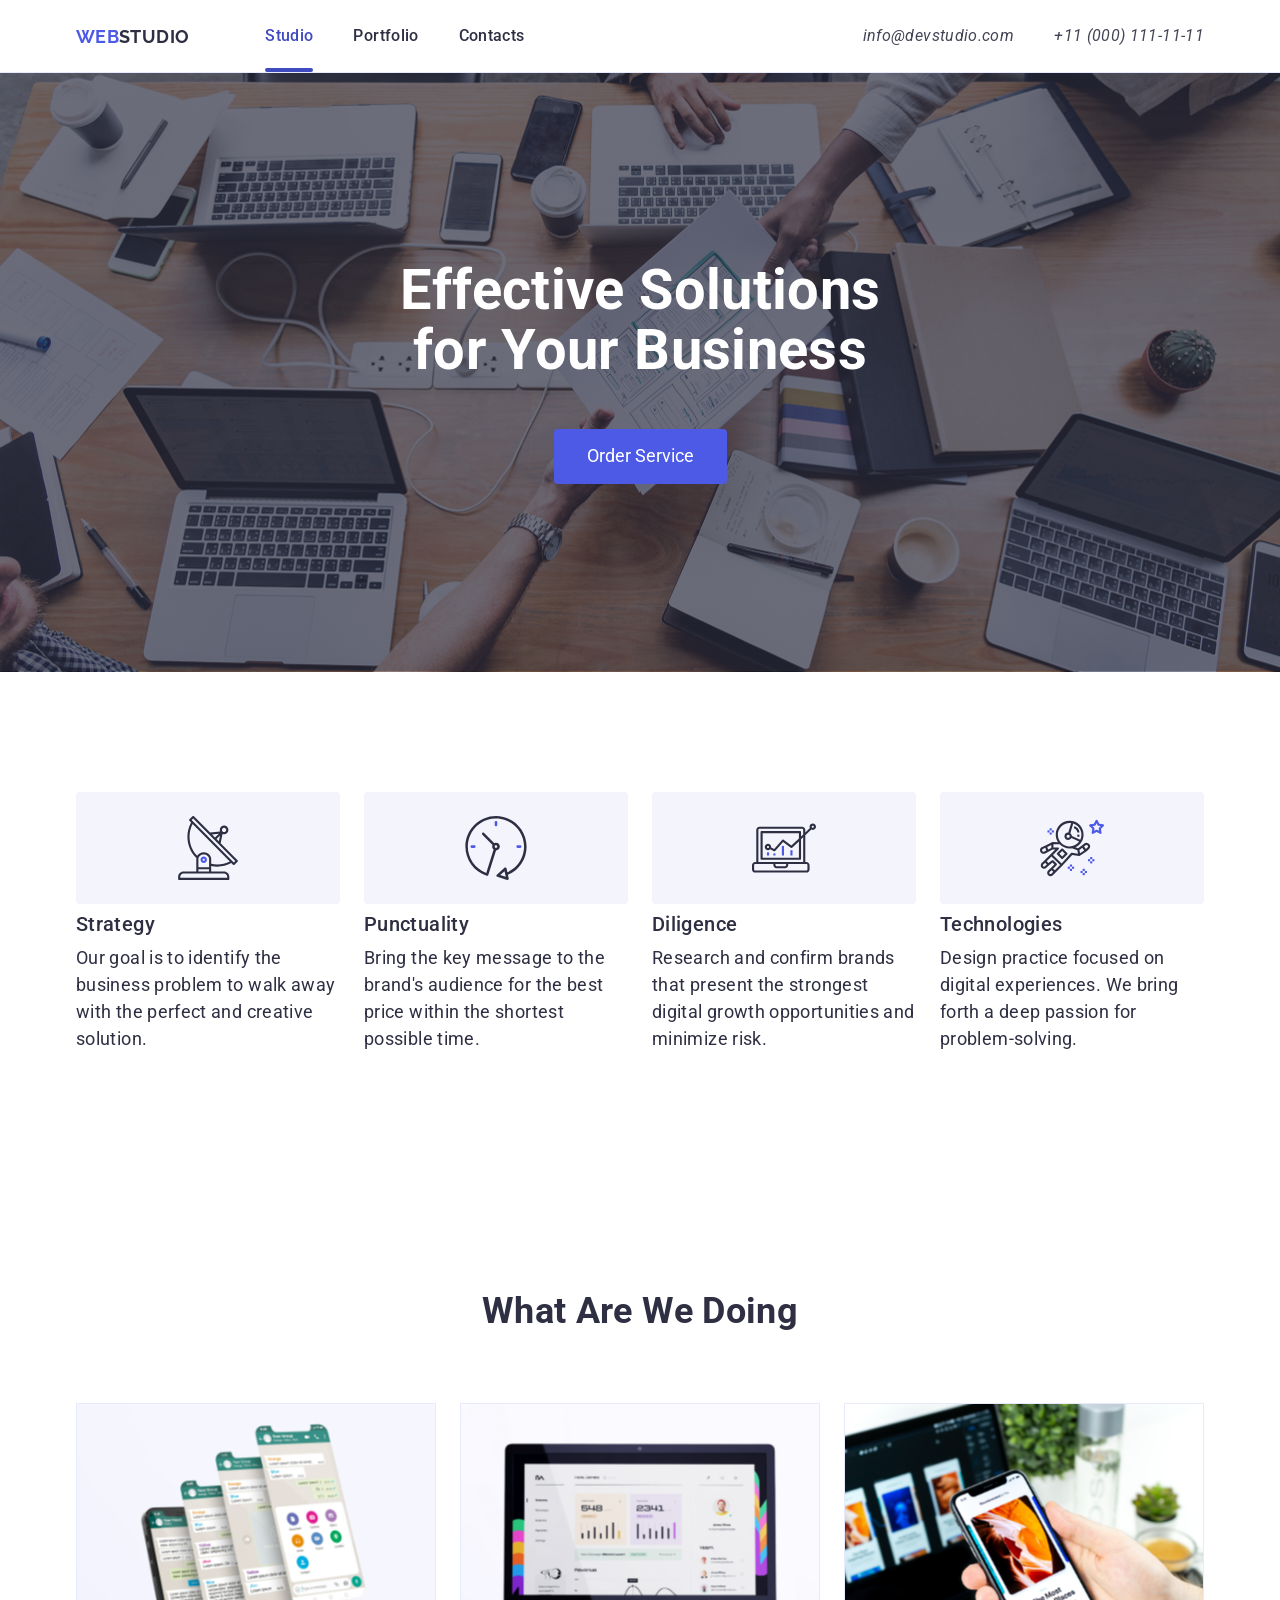
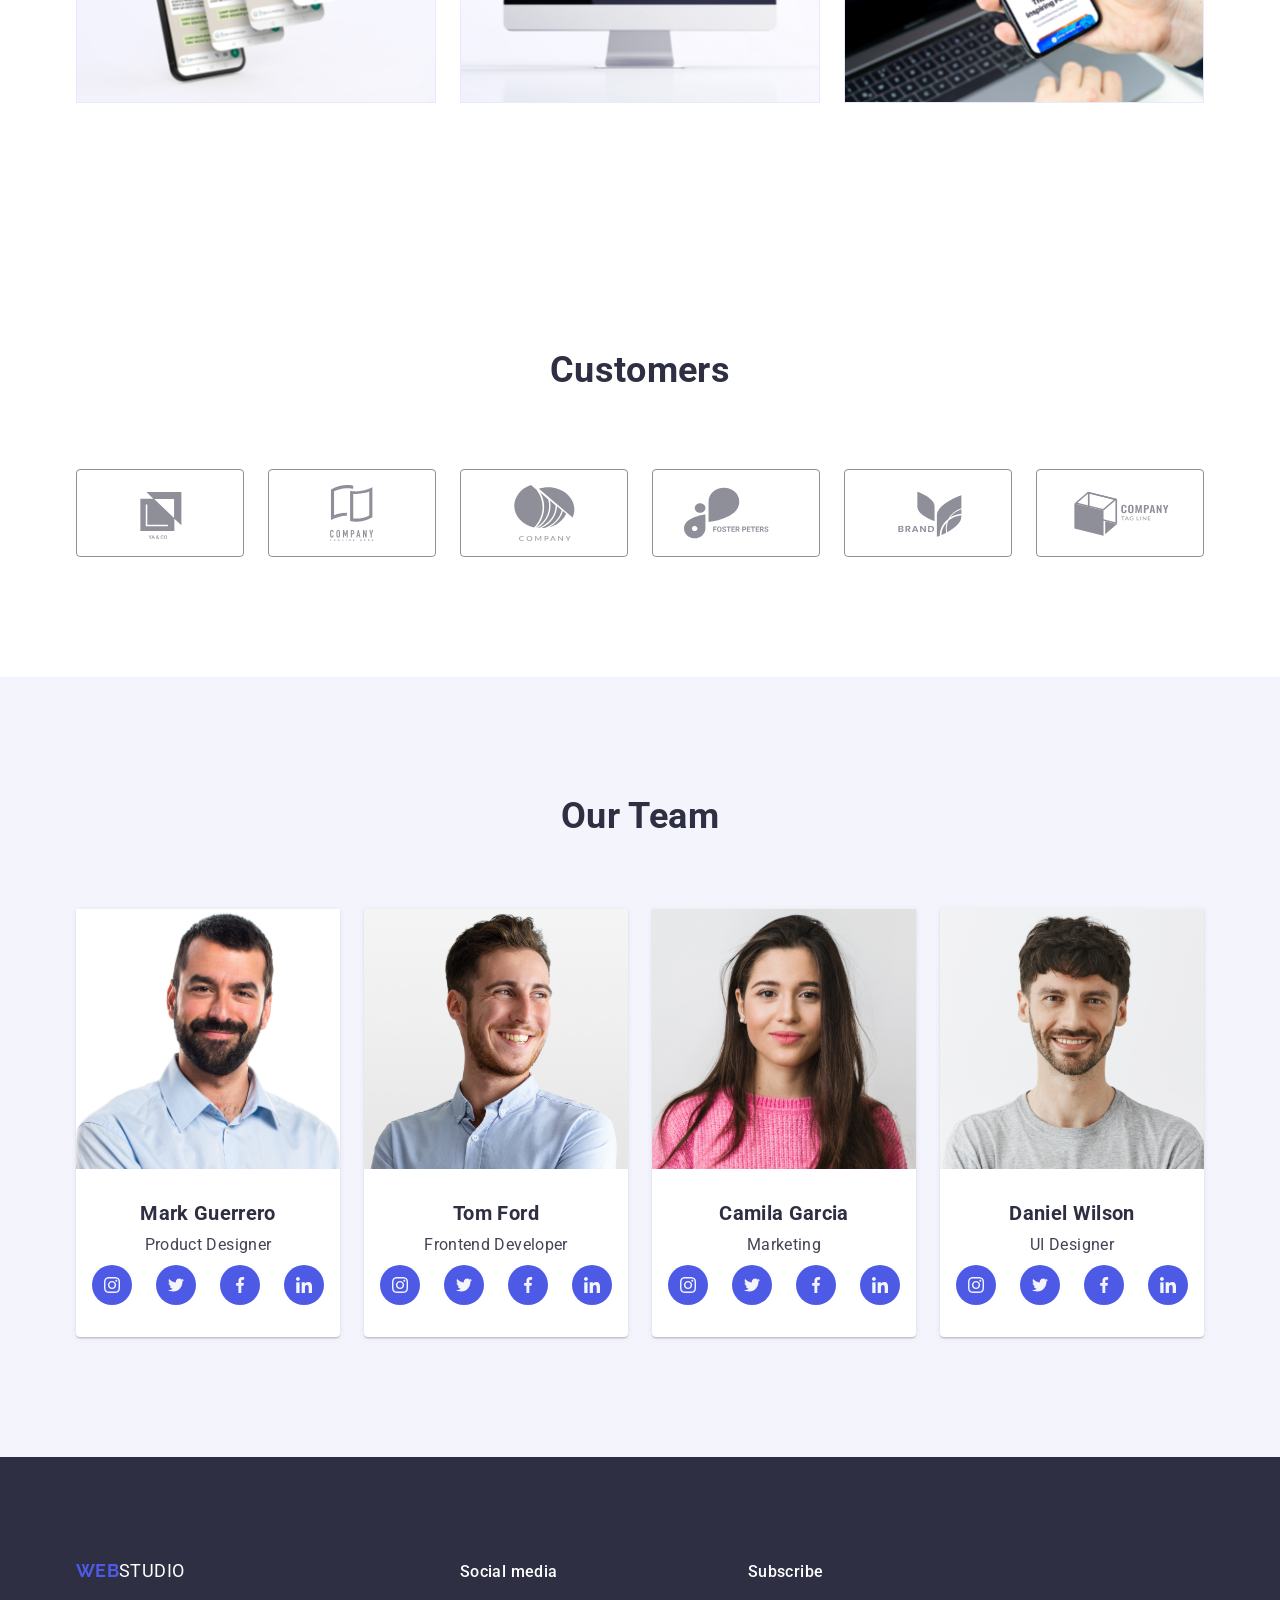
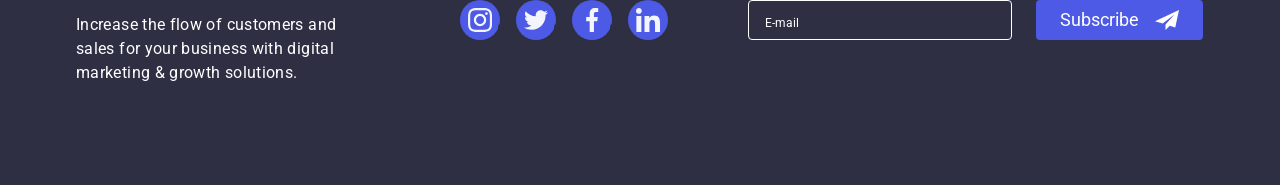
==== commit 862a1877: "Complete Homework 6" ====
--- a/index.html
+++ b/index.html
@@ -375,7 +375,7 @@
   <footer class="footer">
     <div class="container">
       <div class="footer-container">
-
+  
         <div class="footer-logo">
           <a href="./index.html" class="logo">
             <span class="logo-web">WEB</span><span class="logo-studiofooter">STUDIO</span> </a>
@@ -383,10 +383,10 @@
             Increase the flow of customers and sales for your business with digital marketing & growth solutions.
           </p>
         </div>
-
+  
         <div class="footer-social">
           <p class="footer-social-text">Social media</p>
-
+  
           <ul class="footer-social-list">
             <li class="footer-social-item">
               <a href="#" class="footer-social-link">
@@ -395,7 +395,7 @@
                 </svg>
               </a>
             </li>
-
+  
             <li class="footer-social-item">
               <a href="#" class="footer-social-link">
                 <svg class="footer-social-icon" width="24" height="24">
@@ -403,7 +403,7 @@
                 </svg>
               </a>
             </li>
-
+  
             <li class="footer-social-item">
               <a href="#" class="footer-social-link">
                 <svg class="footer-social-icon" width="24" height="24">
@@ -411,7 +411,7 @@
                 </svg>
               </a>
             </li>
-
+  
             <li class="footer-social-item">
               <a href="#" class="footer-social-link">
                 <svg class="footer-social-icon" width="24" height="24">
@@ -421,7 +421,22 @@
             </li>
           </ul>
         </div>
-      </div>
+        <div class="footer-subscribe">
+          <p class="subscribe-text">Subscribe</p>
+  
+          <form class="subscribe-form">
+            <input type="email" class="subscribe-input" placeholder="E-mail">
+            <button class="subscribe-button" type="submit">Subscribe
+  
+              <svg class="subscribe-icon" width="24" height="24">
+                <use href="./images/sprite.svg#icon-telegram"> </use>
+              </svg>
+            </button>
+          </form>
+        </div>
+      </div>
+  
+    </div>
   </footer>
 
   <script src="./js/modal.js"></script>
--- a/css/styles.css
+++ b/css/styles.css
@@ -219,10 +219,6 @@
   align-items: center;
 }
 
-
-
-
-
 .hero-title {
   color: var(--hero-text-color);
   font-weight: 700;
@@ -233,6 +229,7 @@
   margin: 0 auto 48px;
 }
 
+/* Button hero - button subscribe */
 .button-hero {
   padding: 16px 32px;
   border: 1px solid transparent;
@@ -247,6 +244,94 @@
   background-color: var(--button-hover-color);
   border-color: var(--button-text-color);
 }
+
+/* subscribe-button,subscribe-text */
+.subscribe-text{
+  margin-bottom: 16px;
+  color: var(--hero-text-color);
+  font-weight: 500;
+  font-size: 16px;
+  line-height: 1.5;
+}
+
+
+.subscribe-button {
+  padding: 8px 24px;
+  border: 1px solid var(--button-text-color);
+  border-radius: 4px;
+
+  background-color: var(--button-text-color);
+  color: var(--hero-text-color);
+
+  cursor: pointer;
+
+  transition:
+    background-color 250ms var(--timing-function),
+    border 250ms var(--timing-function)
+}
+
+.subscribe-button:hover,
+.subscribe-button:focus {
+  background-color: var(--button-hover-color);
+  border-color: var(--button-text-color);
+}
+
+/* form-footer */
+
+.subscribe-form {
+  display: flex;
+  gap: 24px;
+}
+
+.subscribe-input {
+  padding: 12px 16px;
+  padding-left: 16px;
+  width: 264px;
+  height: 40px;
+  border: 1px solid var(--hero-text-color);
+  border-radius: 4px;
+background-color: transparent;
+
+  color: var(--hero-text-color);
+
+  outline: none;
+}
+
+.subscribe-input::placeholder {
+  color: var(--hero-text-color);
+  font-size: 12px;
+  line-height: 1.5;
+}
+
+.subscribe-button {
+min-width: 165px;
+height: 40px;
+
+display: flex;
+justify-content: center;
+align-items: center;
+gap: 16px;
+
+border: none;
+border-radius: 4px;
+
+background-color: var(--button-text-color);
+color: var(--hero-text-color);
+
+cursor: pointer;
+}
+
+.subscribe-icon {
+  fill: currentColor;
+  
+}
+
+.footer-form {
+  display: flex;
+  gap: 24px;
+  margin-top: 40px;
+}
+
 
 .section-title {
   font-weight: 500;
@@ -445,6 +530,7 @@
   position: relative;
   overflow: hidden;
 }
+
 /* Overlay */
 
 .overlay {
@@ -461,10 +547,11 @@
   background-color: var(--button-text-color);
   color: var(--hero-text-color);
 
- transform: translateY(100%);
-
- transition: transform 250ms var(--timing-function)
-}
+  transform: translateY(100%);
+
+  transition: transform 250ms var(--timing-function)
+}
+
 .portfolio-link:hover .overlay,
 .portfolio-link:focus .overlay {
   transform: translateY(0);
@@ -608,7 +695,6 @@
   display: flex;
   justify-content: center;
   align-items: center;
-
 }
 
 .team-social-link:hover,
@@ -651,11 +737,13 @@
   font-size: 16px;
   line-height: 1.5;
   margin-bottom: 16px;
+  margin-right: 80px;
 }
 
 .footer-social-list {
   display: flex;
   gap: 16px;
+  margin-right: 80px;
 }
 
 .footer-social-link {
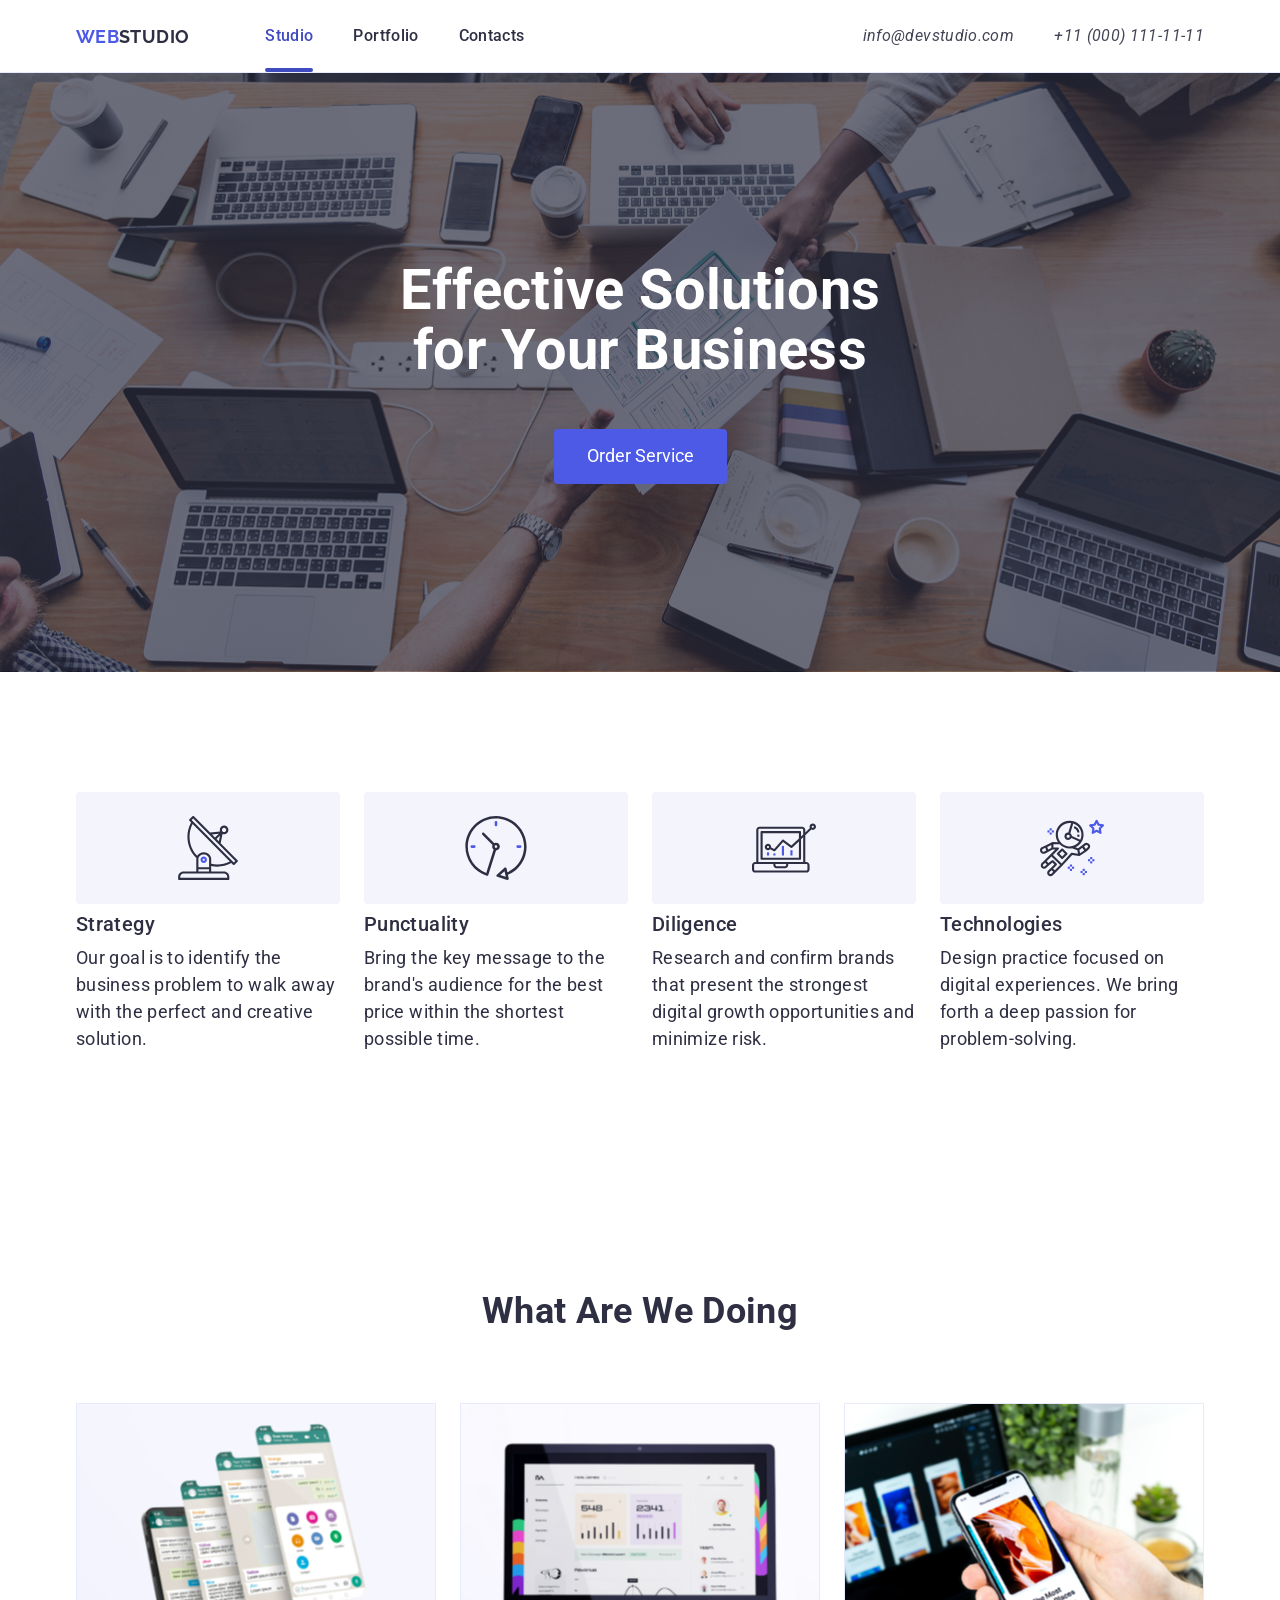
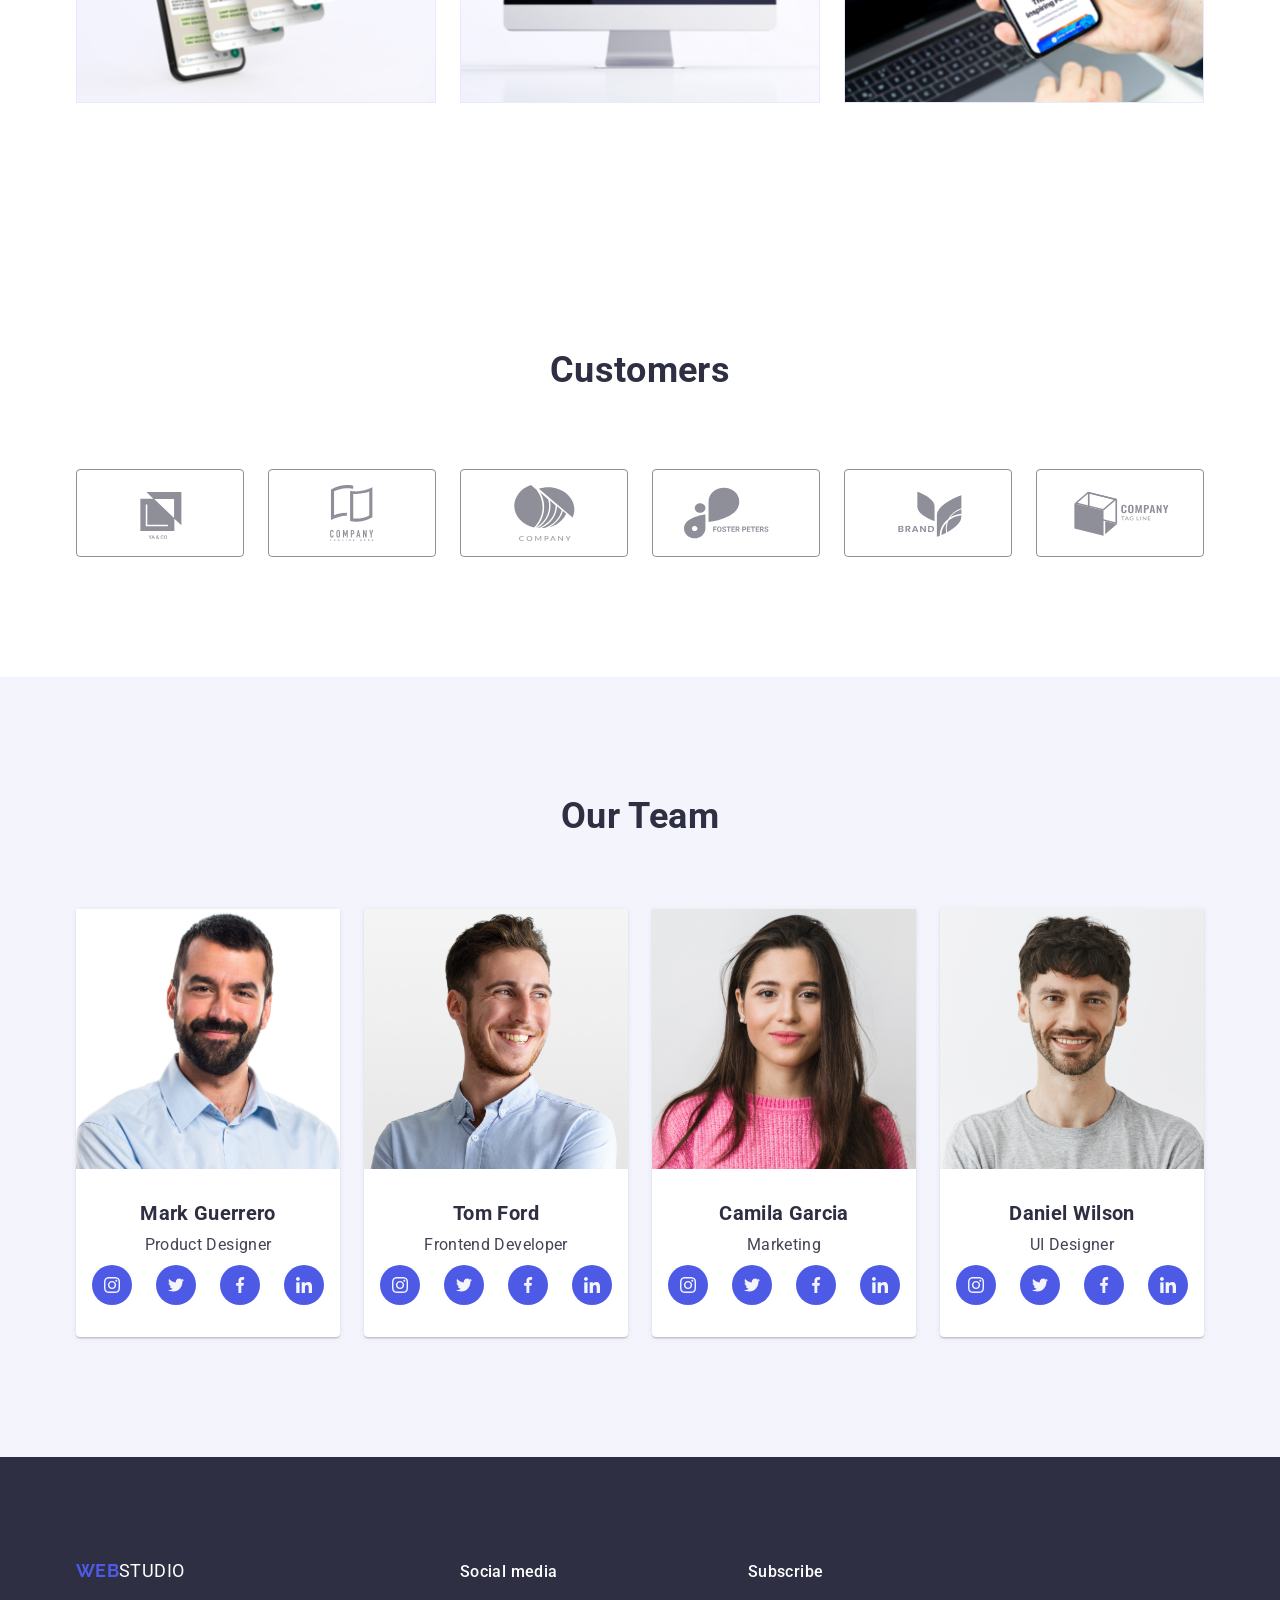
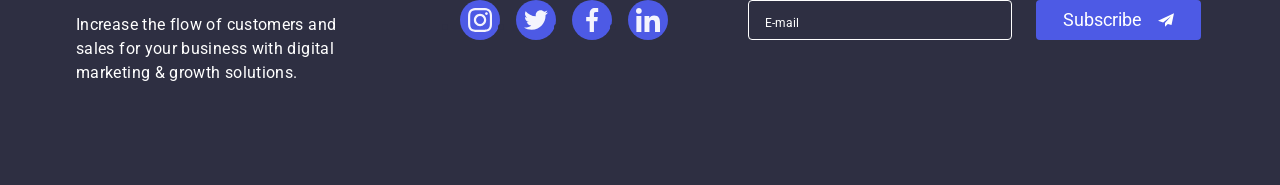
==== commit a7c76d56: "test" ====
--- a/index.html
+++ b/index.html
@@ -428,7 +428,7 @@
             <input type="email" class="subscribe-input" placeholder="E-mail">
             <button class="subscribe-button" type="submit">Subscribe
   
-              <svg class="subscribe-icon" width="24" height="24">
+              <svg class="subscribe-icon" width="16" height="24">
                 <use href="./images/sprite.svg#icon-telegram"> </use>
               </svg>
             </button>
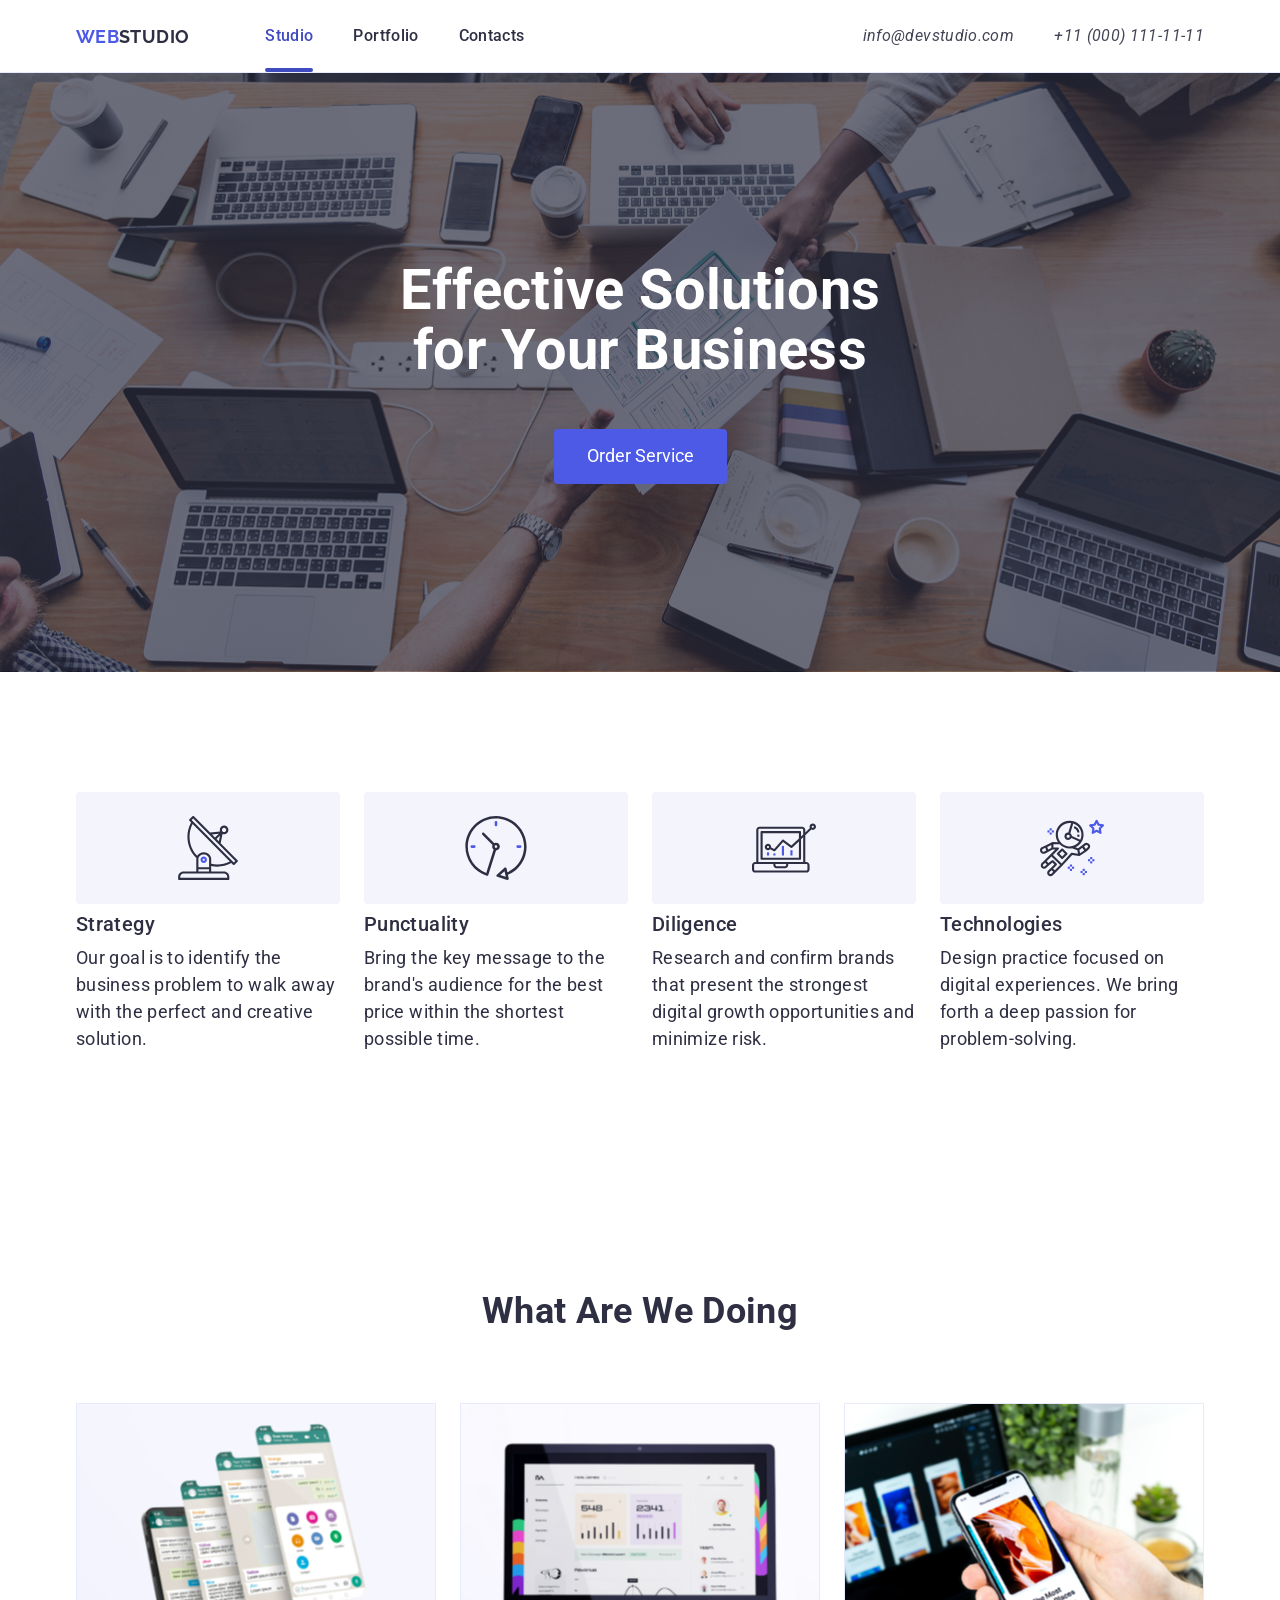
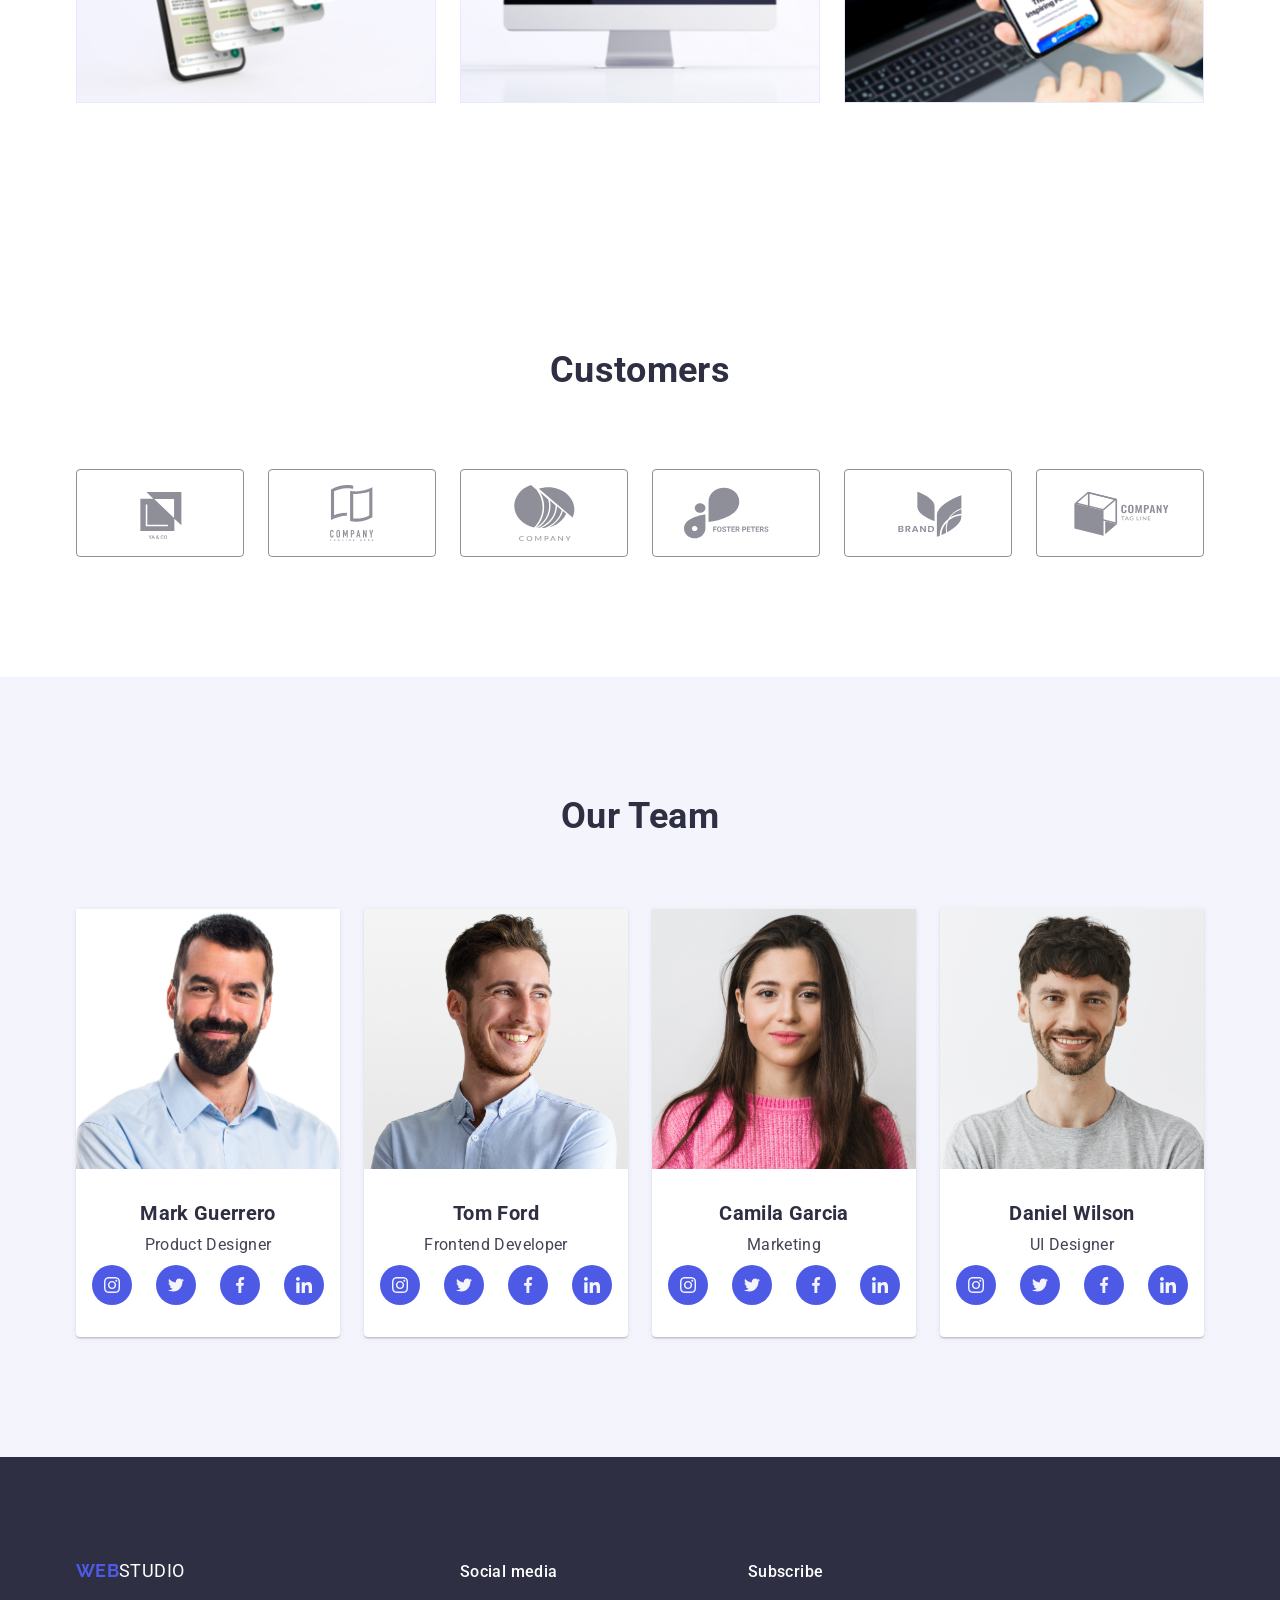
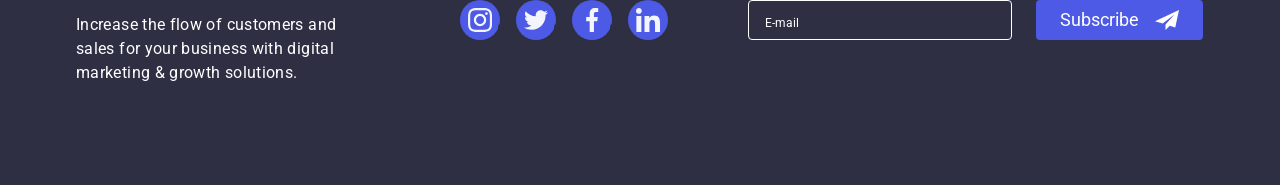
==== commit 75436e4d: "test 2" ====
--- a/index.html
+++ b/index.html
@@ -428,7 +428,7 @@
             <input type="email" class="subscribe-input" placeholder="E-mail">
             <button class="subscribe-button" type="submit">Subscribe
   
-              <svg class="subscribe-icon" width="16" height="24">
+              <svg class="subscribe-icon" width="24" height="24">
                 <use href="./images/sprite.svg#icon-telegram"> </use>
               </svg>
             </button>
